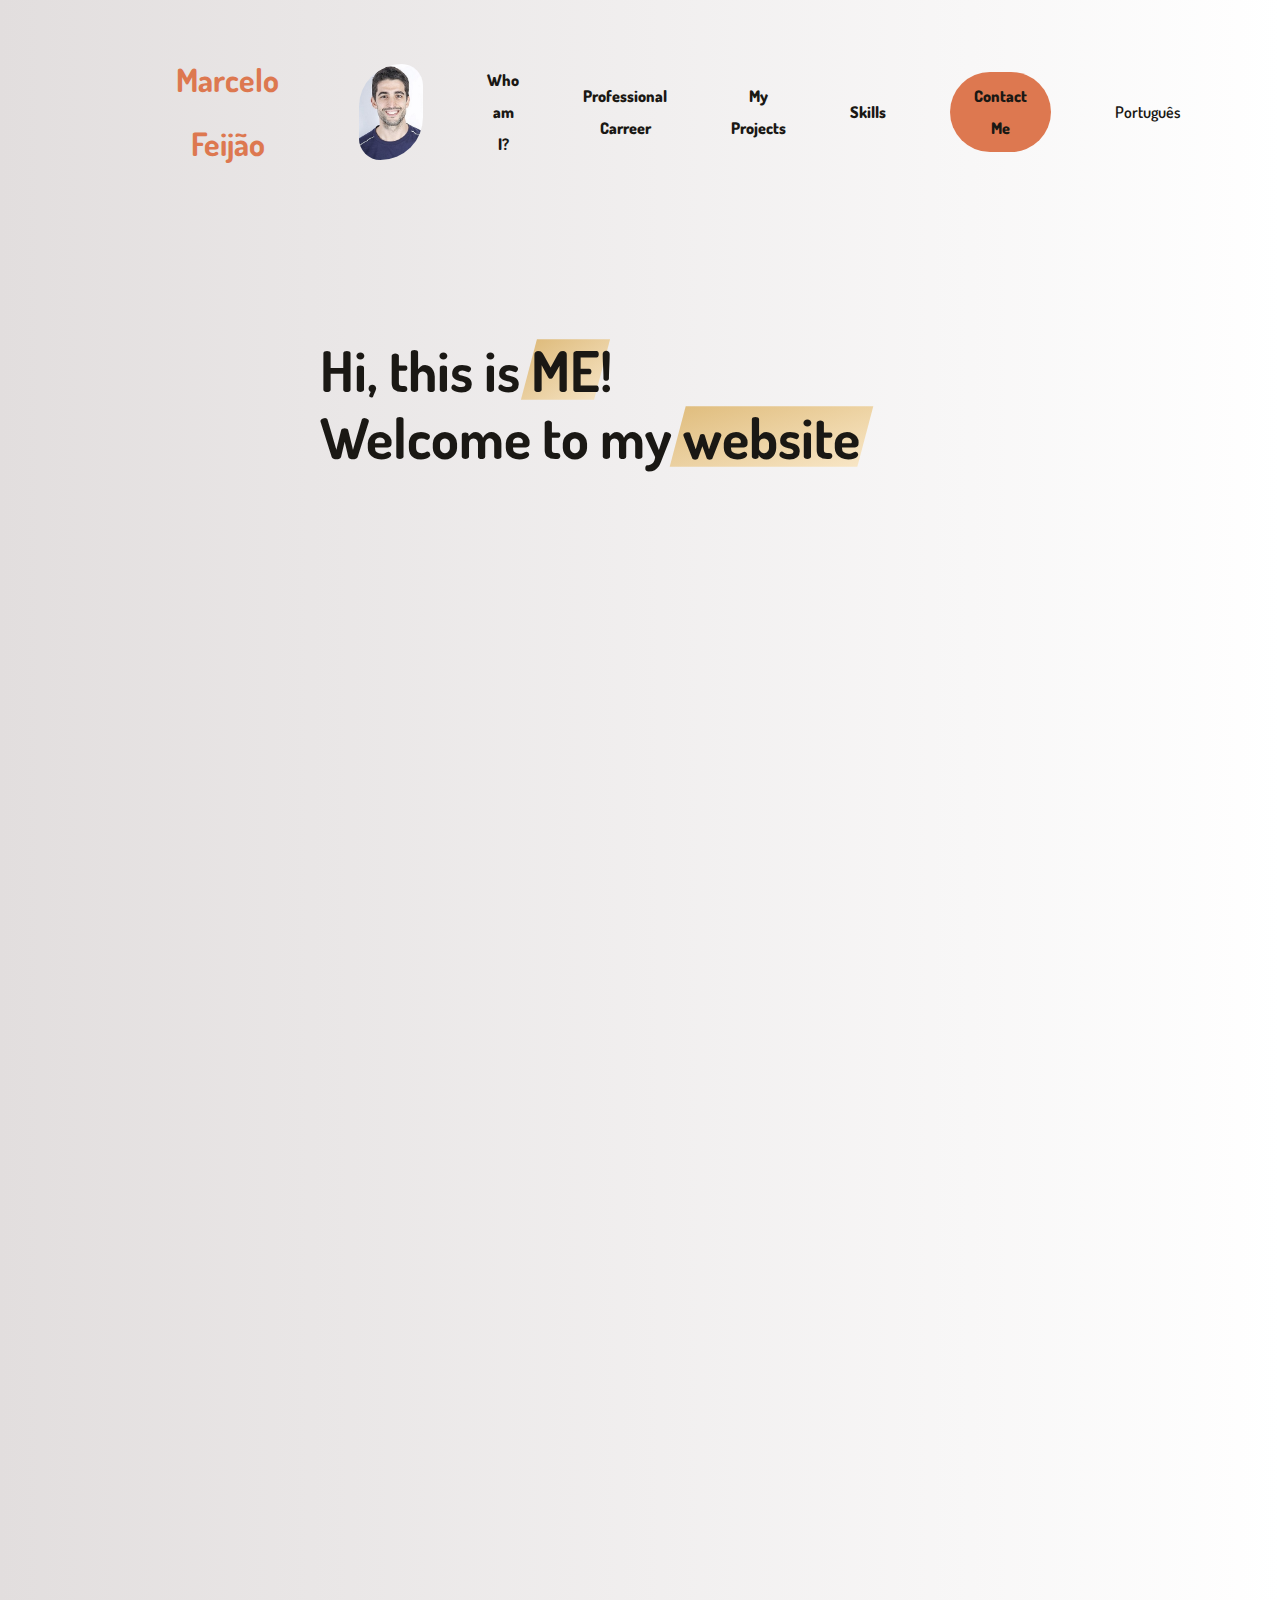
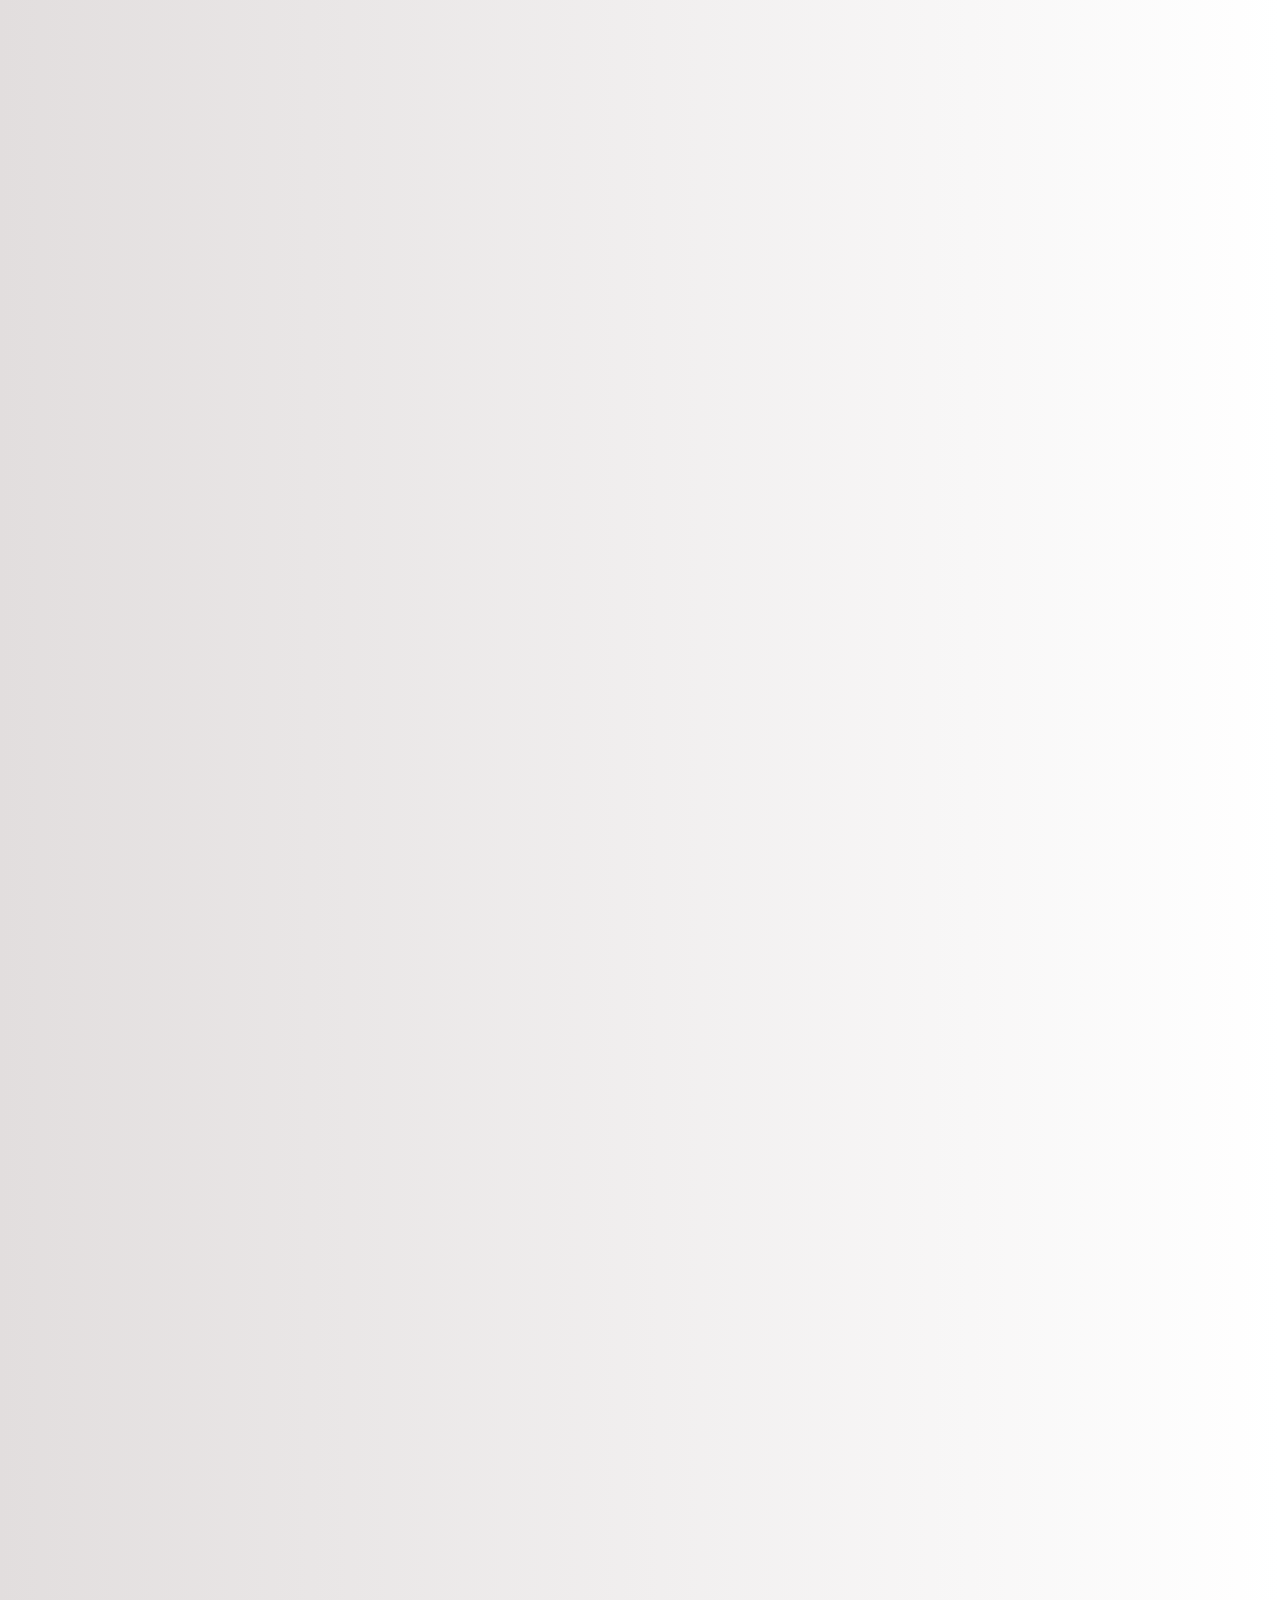
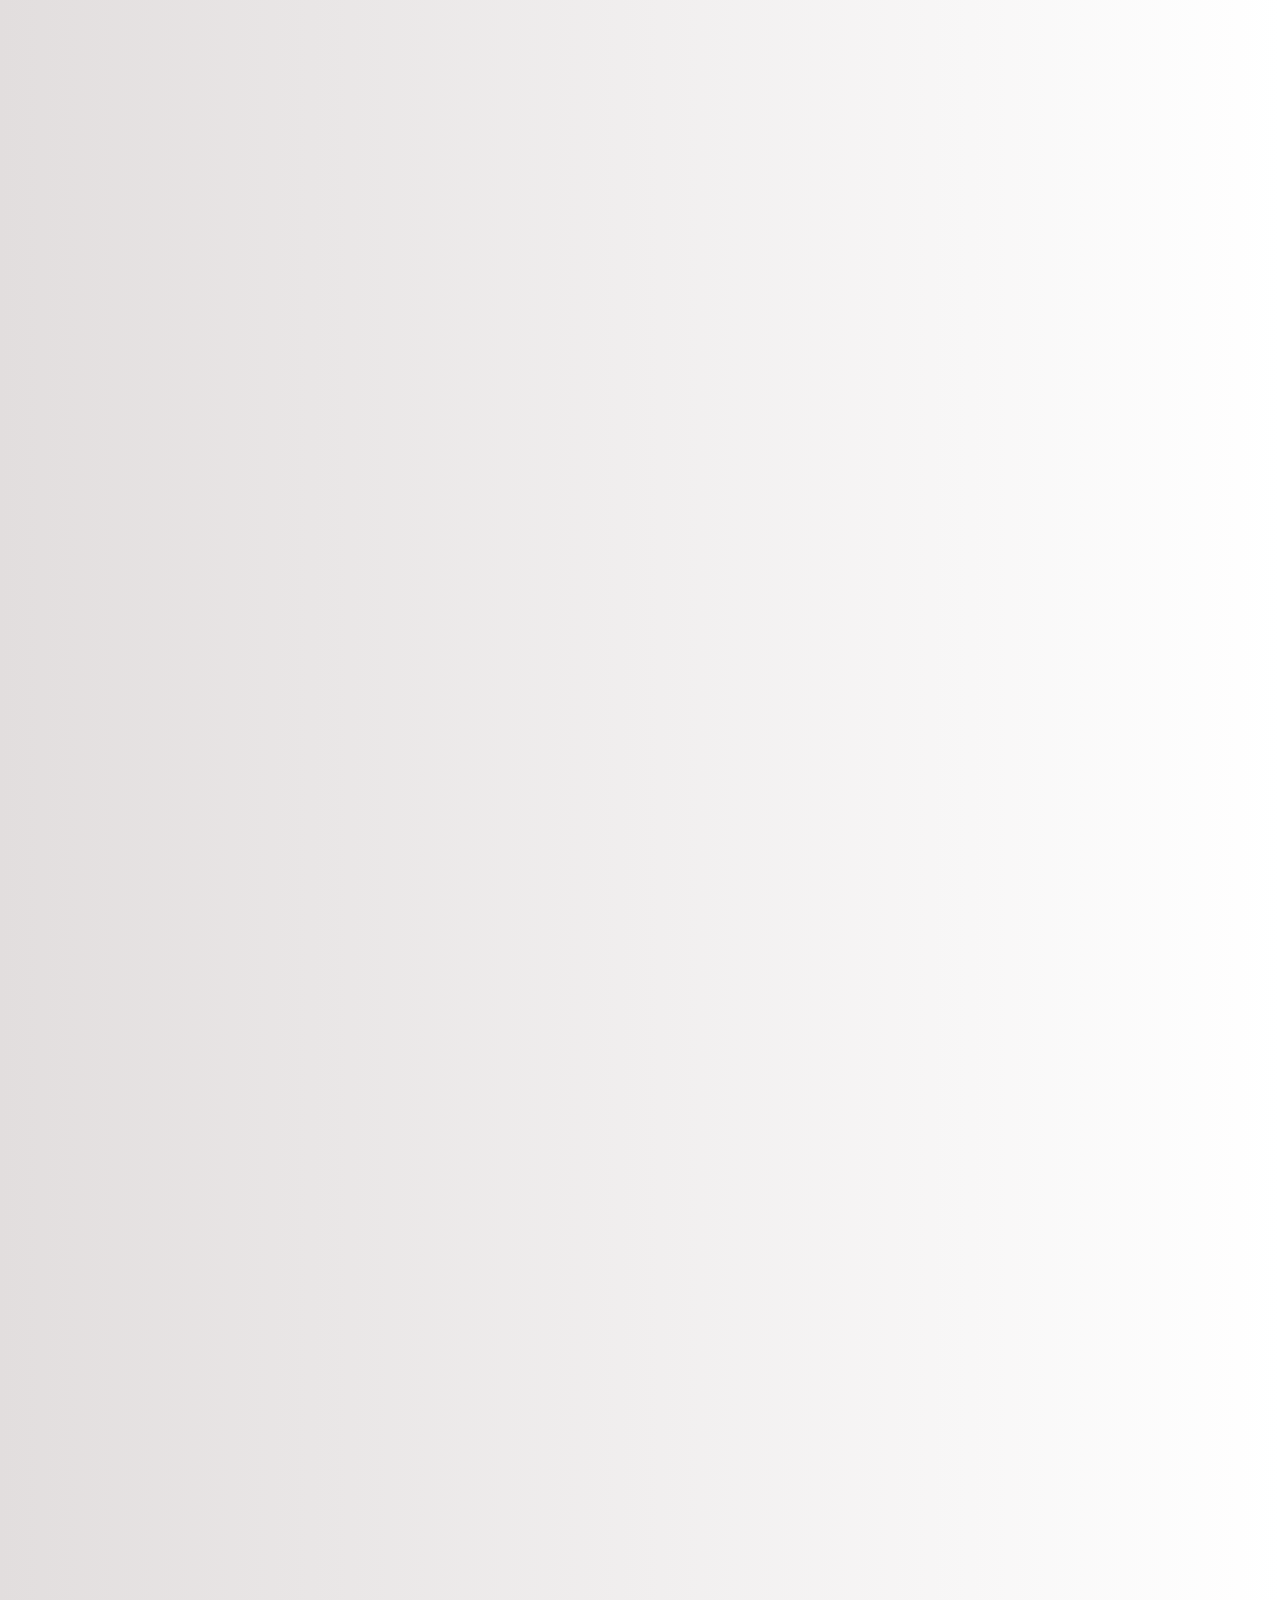
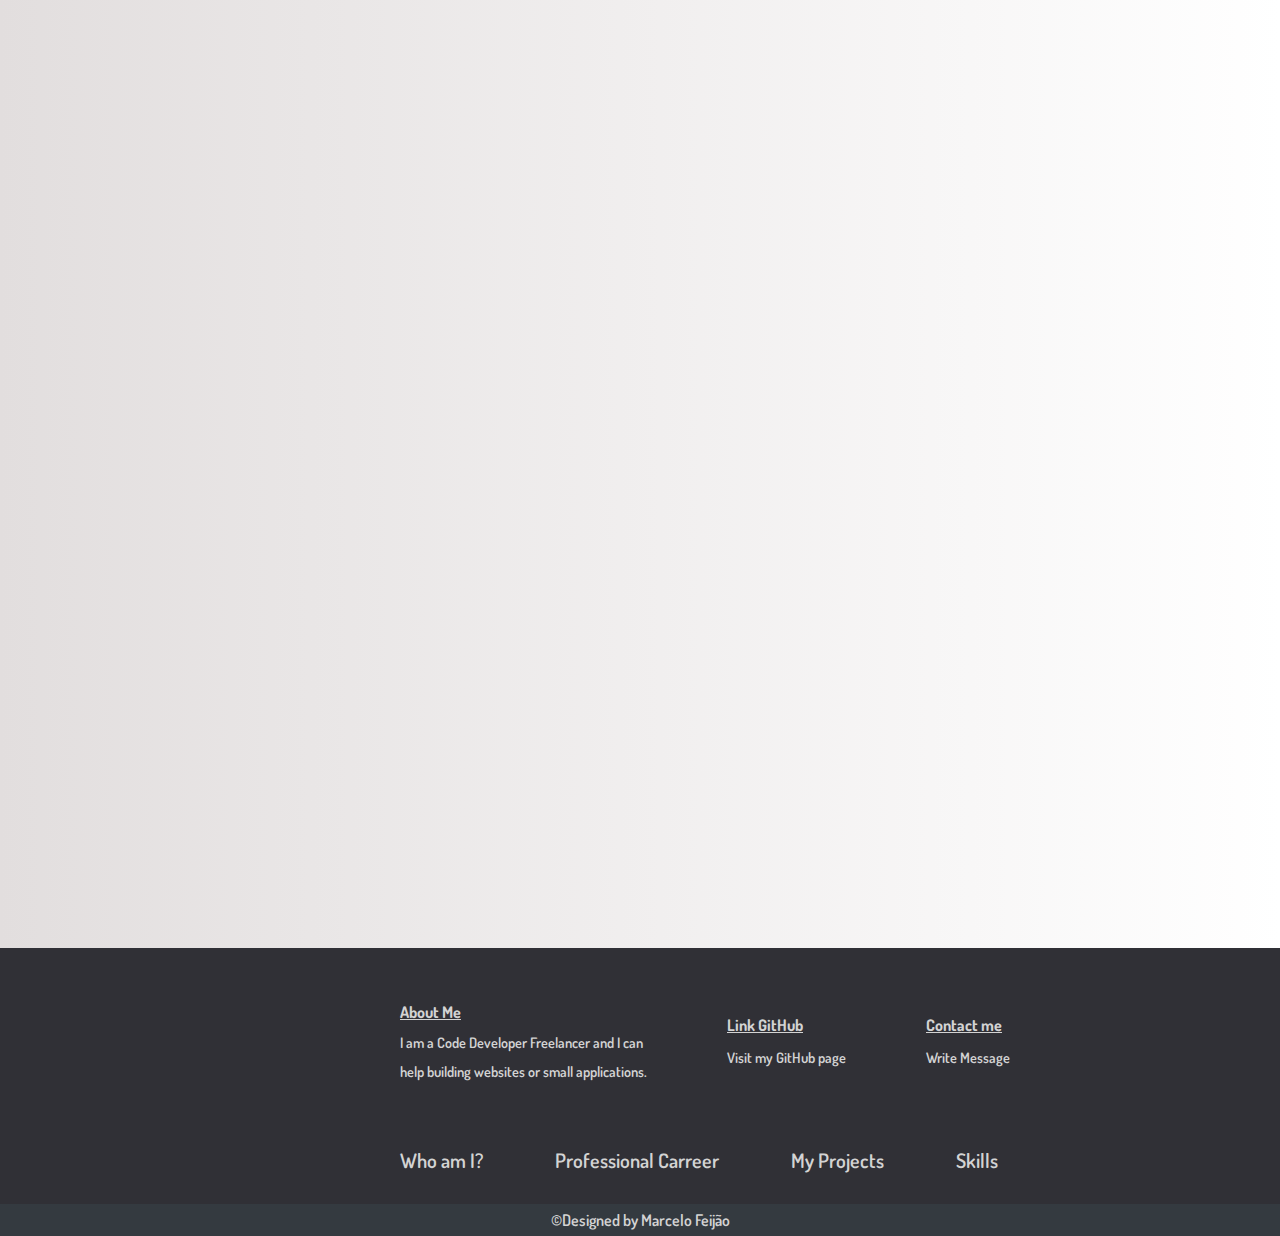
==== Pages/indexEn.html @ 11e8bc28 "English added" ====
<!DOCTYPE html>
<html>
  <head>
    <title>Marcelo Feijão</title>
    <meta charset="utf-8" />
    <meta name="viewport" content="width=device-width, initial-scale=1.0" />
    <link
      href="https://fonts.googleapis.com/css2?family=Dosis&display=swap"
      rel="stylesheet"
    />
    <link href="../style.css" rel="stylesheet" type="text/css" />
    <script defer src="../script.js"></script>
  </head>
  <body>
    <!--HEADER AND NAV ELEMENT-->
    <header id="header">
      <nav class="nav">
        <div class="div_nav" id="nav">
          <h3 class="name">Marcelo Feijão</h3>
          <img src="../Imagens/Foto.jpg" class="photo" alt="My small face" />
        </div>
        <ul class="nav_links">
          <li class="nav_list">
            <a class="nav_item" href="#section-2">Who am I?</a>
          </li>
          <li class="nav_list">
            <a class="nav_item" href="#section-3">Professional Carreer</a>
          </li>
          <li class="nav_list">
            <a class="nav_item" href="#section-4">My Projects</a>
          </li>
          <li class="nav_list">
            <a class="nav_item" href="#section-5">Skills</a>
          </li>
          <li class="nav_list">
            <a class="nav_item nav_item-btn" href="#">Contact Me</a>
          </li>
          <li class="nav_list">
            <a class="link_language" href="#">Português</a>
          </li>
        </ul>
        <a href="#" class="btn_ham">
          <span class="bar"></span>
          <span class="bar"></span>
          <span class="bar"></span>
        </a>
      </nav>
    </header>

    <main>
      <!--SECTION 1 TITLE-->
      <section class="section-1" id="section-1">
        <div class="div_section">
          <h1>
            Hi, this is <span class="highlight highlight">ME</span>!
            <br />
            Welcome to my
            <span class="highlight highlight">website</span>
          </h1>
        </div>
      </section>
      <!--SECTION 2 ME-->
      <section class="section" id="section-2">
        <div class="div_section">
          <h3>About me</h3>
          <article class="art_section-2">
            <p>
              My name is Marcelo Feijão born in the great 90's, sort of. I am a
              big fan of sports, music, cinema and videogames. I have a degree
              in Physical Education and School Sports and a Post-Graduation in
              Sports Marketing. <br />
              I have been working has a Fitness Instructor the majority of my
              professional carreer but that scenario has been changing the last
              couple of years. My passion for Code Development keeps growing for
              each month and working has a Code Developer becomes more a
              reality.
              <br />
              Lately my best friends been C# and Javascript. I am always ready
              and willing to learn new skills and tools as I practice everyday
              to improve my coding abilities.
            </p>
          </article>
        </div>
      </section>
      <!--SECTION 3 CARREER-->
      <section class="section" id="section-3">
        <div class="div_all_art">
          <h3>My professional Carreer</h3>
          <article class="art_section-3">
            <h4 class="">Code Developer</h4>
            <div class="div_articles">
              <img
                class="img_left img-lazy"
                src="../Imagens/LazyProgramming.jpg"
                data-src="../Imagens/Programming.jpg"
                alt="Code Developer"
              />
              <p>
                Since when I started learning code, by some courses and a lot of
                practise, I have been dedicating to become a freelancer Code
                Developer.What started with small projects, like changing web
                pages, developed to do my own website, to small applications,
                websites and videogames.
              </p>
            </div>
            <h4 class="">Salesman</h4>
            <div class="div_articles">
              <p>
                As a Personal Trainer or Fitness Instructor, sales was already a
                big part of my work. It was only until I was worked in suplement
                store and in a big retailer company, that I was a Salesman
                fulltime.
              </p>
              <img
                src="../Imagens/LazySales.jpg"
                data-src="../Imagens/Sales.jpg"
                alt="Sales"
                class="img_sales img-lazy"
              />
            </div>
            <h4 class="">Fitness Instructor</h4>
            <div class="div_articles">
              <img
                src="../Imagens/LazyFitness.jpg"
                data-src="../Imagens/Fitness.jpg"
                alt="Fitness"
                class="img_left img-lazy"
              />
              <p>
                While I was doing my degree, I got an internship in a big health
                club where I have worked for several years. This is how I
                started in the Fitness World and I worked around 6/7 years in
                this industry. The pandemic in 2020 was the main reason why I
                had to change my professional focus, although I was already
                thinking on it.
              </p>
            </div>
          </article>
        </div>
      </section>
      <!--SECTION 4 MY PROJECTS-->
      <section class="section" id="section-4">
        <article class="art_section-4">
          <div class="div_sec4">
            <div class="div_sec4_part1">
              <h3>My Projects</h3>
              <p>
                It was in 2019 that my passion for Code Development started to
                emerge has I was always a big fan of computers. So I have
                decided to take a .Net Developer course. While attending it, I
                soon realize this is what I wanted to do professionaly and since
                then I have been working hard to achieve it<br />
                I leave in the link bellow some of my projects, as well as some
                experiences, updated weekly!
              </p>
              <br />
              &#8681;&#8681;&#8681;
              <h5>
                <a
                  class="trans_hover-btn btn_git"
                  href="https://github.com/MarceloBean13/Projects"
                  target="_blank"
                  >GITHUB LINK</a
                >
              </h5>
            </div>
            <div class="div_sec4_part2">
              <h4>Another big passion</h4>
              <p>
                Again because of the pandemic, I had to get a new hobbie and so
                my new passion for 3D modelling appeared. After some research
                Blender was the program that I chose to learn and never stopped
                since, and is completly FREE!<br />
                Bellow is a slide with some of my favorite projects.
              </p>
              <div class="div_slider">
                <div class="div_slide slider-1">
                  <img
                    class="img_well img-lazy"
                    alt="Well"
                    src="../Imagens/LazyPoço.png"
                    data-src="../Imagens/Poço.png"
                  />
                </div>
                <div class="div_slide slider-2">
                  <img
                    class="img_tree"
                    alt="Tree"
                    src="../Imagens/GreenTree.png"
                  />
                </div>
                <div class="div_slide slider-3">
                  <img
                    class="img_well"
                    alt="Red Crystal"
                    src="../Imagens/Crystal.gif"
                  />
                </div>
                <div class="div_slide slider-4">
                  <img
                    class="img_well"
                    alt="Low Poly Human"
                    src="../Imagens/HumanSmall.png"
                  />
                </div>
                <div class="div_slide slider-5">
                  <img class="img_well" alt="Axe" src="../Imagens/Axe.png" />
                </div>
                <button class="btn_slider btn_left">&#8678;</button>
                <button class="btn_slider btn_right">&#8680;</button>
              </div>
            </div>
          </div>
        </article>
      </section>
      <!--SECTION 5 PROJECTS AND SKILLS-->
      <section class="section" id="section-5">
        <div class="div_section">
          <h3>Skills</h3>
          <p>
            The languages that I work the most are C# and Javascript. <br />
            C# I mainly use to create windows forms applications and games in
            Unity.Javascript I use to create interactive websites, like this
            one! =)
            <br />
          </p>
          <div div_ferr>
            <h4>Languages</h4>
            <div class="div_ferr_img">
              <img
                class="img_general img-lazy"
                src="../Imagens/LazyCsharp.png"
                data-src="../Imagens/Csharp.png"
                alt="C# Logo"
              />
              <img class="img_general" src="../Imagens/JS.png" alt="JS Logo" />
            </div>
            <h4 class="ferr_img">Other tools</h4>
            <div class="div_ferr_img">
              <img
                class="img_general img-lazy"
                src="../Imagens/LazyHTML.png"
                data-src="../Imagens/HTML.png"
                alt="HTML Logo"
              />
              <img class="img_css" src="../Imagens/CSS3.png" alt="CSS Logo" />
              <img
                class="img_blender img-lazy"
                src="../Imagens/LazyExcel.png"
                data-src="../Imagens/Excel.png"
                alt="Excel Logo"
              />
            </div>
            <div class="div_ferr_img">
              <img
                class="img_blender img-lazy"
                src="../Imagens/LazyBlender.png"
                data-src="../Imagens/Blender.png"
                alt="Blender Logo"
              />
              <img
                class="img_blender"
                src="../Imagens/Unity.png"
                alt="Unity Logo"
              />
              <img
                class="img-lazy img_vim"
                src="../Imagens/LazyVim.png"
                data-src="../Imagens/Vim.png"
                alt="Vim Logo"
              />
            </div>
            <h4 class="ferr_img">A bit outdated but I have worked as well</h4>
            <p>
              While in 42 Lisboa school I learned to work in C and in Sequel
              Server Studio (SSMS) I used in applications where data storage was
              needed like a recepies website and a small application for a
              clothes shop.
            </p>
            <div class="div_ferr_img">
              <img class="img_c" src="../Imagens/C.png" alt="C Logo" />
              <img
                class="img_sql img-lazy"
                src="../Imagens/LazySql.png"
                data-src="../Imagens/Sql.png"
                alt="SQL Logo"
              />
            </div>
          </div>
        </div>
      </section>
    </main>
    <!--FOOTER ELEMENT-->
    <footer>
      <section class="section_footer" id="#section-6">
        <div class="div_footer-section">
          <div class="div_footer">
            <h6><u>About Me</u></h6>
            <p class="p_footer">
              I am a Code Developer Freelancer and I can <br />
              help building websites or small applications.
            </p>
          </div>
          <div class="div_footer">
            <h6><u>Link GitHub</u></h6>
            <a class="a_footer" href="https://github.com/MarceloBean13/Projects"
              >Visit my GitHub page</a
            >
          </div>
          <div class="div_footer">
            <h6><u>Contact me</u></h6>
            <a class="a_footer a_open-modal" href="#section-6">Write Message</a>
          </div>
        </div>
        <div class="div_list-footer">
          <ul class="ul_footer">
            <li class="li_footer">
              <a class="a_footer-link" href="#section-2">Who am I?</a>
            </li>
            <li class="li_footer">
              <a class="a_footer-link" href="#section-3"
                >Professional Carreer</a
              >
            </li>
            <li class="li_footer">
              <a class="a_footer-link" href="#section-4">My Projects</a>
            </li>
            <li class="li_footer">
              <a class="a_footer-link" href="#section-5">Skills</a>
            </li>
          </ul>
        </div>
        <a class="btn_footer" href="#header">&#x21e7;</a>
        <div class="div_footer_bottom">&copy;Designed by Marcelo Feijão</div>
      </section>
    </footer>
    <div class="modal hidden">
      <button class="btn_close-modal">&times;</button>
      <h3 class="modal_title">Tell me how can I help!</h3>
      <form
        class="modal_form"
        onsubmit="return emailSent()"
        action="https://formsubmit.co/citizenmarcelo@gmail.com"
        method="POST"
      >
        <input type="hidden" name="_subject" value="New Website Email" />
        <label>Name</label>
        <input
          type="text"
          name="Name"
          id="name"
          placeholder="Write your name"
          required
        />
        <label>E-Mail</label>
        <input
          type="email"
          name="Email"
          id="email"
          placeholder="Write your e-mail"
          required
        /><label class="label_mes">Message</label>
        <textarea
          class="modal_mes"
          id="message"
          name="Message"
          placeholder="Write your Message"
          required
        ></textarea>
        <button class="btn_send-modal">Send &rarr;</button>
      </form>
    </div>
    <div class="overlay hidden"></div>
  </body>
</html>
---- style.css ----
/*!Creating some varibles to be easier changin colors*/
:root {
  --primary_color: #dd7850;
  --secondary_color: #d6b9ad;
  --terciary_color: #c4d8e4;
  --darker_primary_color: #c26b49;
  --gradient_primary: linear-gradient(to bottom right, #fde889, #6d703d);
  --gradient_secondary: linear-gradient(
    to top left,
    rgb(250, 215, 150),
    rgb(207, 140, 14)
  );
}
/*!ANIMATIONS*/
/* @keyframes movetoright {
  from {
    transform: scale(1.5, 1.5);
    color: white;
  }
  to {
    transform: scale(1, 1);
    color: inherit;
  }
}

.anim_h4 {
  animation-name: movetoright;
  animation-duration: 2s;
} */
/*!All the main elements*/
* {
  margin: 0;
  padding: 0;
  box-sizing: inherit;
}
html {
  box-sizing: border-box;
  height: 100%;
}
body {
  height: 100%;
  font-family: "Dosis", sans-serif;
  font-weight: 600;
  line-height: 2;
  color: rgb(26, 24, 20);
  background-image: linear-gradient(
    to right,
    rgb(226, 222, 222),
    rgb(255, 255, 255)
  );
}
main {
  min-height: 100%;
}

h1 {
  font-size: 3.5rem;
  line-height: 4.2rem;
}
h3 {
  font-size: 2rem;
  padding: 3rem;
  text-align: center;
  align-content: center;
}
h4 {
  font-size: 1.5rem;
  text-align: center;
  padding: 2rem;
}
h4.ferr_img {
  border-top: 2px solid;
  border-radius: 20%;
}
h5 {
  font-size: 1rem;
  padding: 0 23rem;
}
h6 {
  font-size: 1rem;
}

p {
  font-size: 1.15rem;
}
.p_footer {
  font-size: 0.9rem;
}
/*!HEADER*/
header {
  height: 9rem;
  padding: 0 2rem;
  display: flex;
  flex-direction: column;
  align-items: center;
}
.highlight {
  position: relative;
}
.highlight::after {
  display: block;
  content: "";
  position: absolute;
  height: 100%;
  width: 100%;
  bottom: 0;
  left: 0;
  z-index: -1;
  opacity: 0.5;
  transform: scale(1.06, 0.85) skewX(-12deg);
  background-image: var(--gradient_secondary);
}
/*!LINKS*/
.git_link:link,
.git_link:visited {
  text-decoration: none;
  color: inherit;
}
.a_footer {
  font-size: 0.9rem;
  text-decoration: none;
  color: inherit;
}

.a_footer:link,
.a_footer:visited {
  text-decoration: none;
  color: inherit;
  font-size: 0.9rem;
}
.a_footer:hover {
  text-decoration: none;
  color: var(--primary_color);
}

/*!LISTS*/
.ul_footer {
  display: flex;
  gap: 4.5rem;
  font-size: 1.25rem;
  text-decoration: none;
  color: inherit;
  list-style: none;
}
.a_footer-link:link,
.a_footer-link:visited {
  text-decoration: none;
  color: inherit;
}

.a_footer-link:hover {
  color: var(--primary_color);
}
/*!NAVIGATION ELEMENTS*/
.nav {
  display: flex;
  justify-content: space-between;
  align-items: center;
  width: 100%;
  padding: 0 6rem;
}
.nav.sticky {
  width: 100%;
  position: fixed;
  background-color: rgb(255, 255, 255, 0.85);
}
.div_nav {
  align-items: center;
  align-content: center;
  display: flex;
  gap: 2rem;
}
.name {
  color: var(--primary_color);
}
.photo {
  border-radius: 400rem 200rem;
  height: 6rem;
}
.nav_links {
  list-style: none;
  display: flex;
  align-items: center;
}

.nav_list {
  padding-left: 4rem;
}
.nav_item {
  text-align: center;
}
.nav_item:link,
.nav_item:visited {
  font-weight: 900;
  color: inherit;
  display: block;
  text-decoration: none;
  transition: all 0.5s;
}
.nav_item:hover {
  transform: scale(1.2, 1.2);
  color: var(--primary_color);
}

.nav_item-btn:link,
.nav_item-btn:visited {
  text-decoration: none;
  padding: 0.5rem 1.5rem;
  border-radius: 3rem;
  color: inherit;
  background-color: var(--primary_color);
}

.nav_item-btn:hover,
.nav_item-btn:active {
  color: rgb(252, 193, 85);
  background-color: var(--darker_primary_color);
}

.nav.sticky {
  position: fixed;
  background-color: rgba(255, 255, 255, 0.95);
  z-index: 1;
  height: 7rem;
}

.link_language {
  cursor: pointer;
  text-decoration: none;
  color: inherit;
}
/*! BUTTONS*/
.btn_ham {
  position: absolute;
  width: 30px;
  height: 21px;
  right: 2rem;
  flex-direction: column;
  justify-content: space-between;
  display: none;
}
.bar {
  background-color: rgb(63, 62, 62);
  width: 100%;
  height: 4px;
  border-radius: 20px;
}
.btn_slider {
  position: absolute;
  top: 50%;
  border: none;
  background: rgba(255, 255, 255, 0.01);
  color: #333;
  height: 3rem;
  width: 3rem;
  font-size: 3rem;
  cursor: pointer;
}
.btn_slider:hover {
  color: var(--primary_color);
}
.btn_left {
  left: 25%;
  transform: translate(-50%, -50%);
}
.btn_right {
  right: 25%;
  transform: translate(50%, -50%);
}
.btn_footer {
  position: relative;
  left: 78rem;
  top: -3.5rem;
  color: rgb(192, 189, 189);
  font-size: 4rem;
  cursor: pointer;
  text-decoration: none;
  /* padding: 0rem 5rem 5rem 10rem; */
}

.btn_footer:hover {
  color: var(--primary_color);
  transform: scale(1.2, 1.2);
}

.btn_git:link,
.btn_git:visited {
  text-decoration: none;
  padding: 0.5rem 1.5rem;
  border-radius: 3rem;
  color: inherit;
  background-color: var(--primary_color);
  transition: all 0.5s;
}
.btn_git:hover,
.btn_hover:active {
  color: rgb(252, 193, 85);
  background-color: var(--darker_primary_color);
}
/*! SECTIONS */
.section {
  padding: 4rem 15rem;
  text-align: center;
  border-top: 2px solid;
  transition: transform 1s, opacity 1s;
}

.section-1 {
  padding: 12rem 20rem;
  height: 38.7rem;
}
/* .section-1::before {
  content: "";
  position: absolute;
  background-image: url(Imagens/Site.jpg);
  background-attachment: fixed;
  background-size: cover;
  opacity: 0.3;
  top: 9rem;
  bottom: 0px;
  left: 0px;
  right: 0px; */
/* } */
.section_hidden {
  opacity: 0;
  transform: translateY(10rem);
}

.section_footer {
  display: flex;
  justify-content: space-between;
  padding: 5rem;
  background: #303036;
  color: #d3d3d3;
  position: relative;
}
/*!IMAGES*/
.img_left {
  height: 12rem;
  border-radius: 200rem 150rem;
}

.img_sales {
  height: 12rem;
  border-radius: 150rem 200rem;
}
.img-lazy {
  filter: blur(5px);
  height: 12rem;
}
.img_tree {
  height: 300px;
}
.img_hidden {
  opacity: 0;
}
.img_general {
  height: 12rem;
}
.img_css {
  height: 10.4rem;
}
.img_blender {
  height: 8rem;
}
.img_sql {
  height: 7rem;
}
/*!DIVS*/
.div_articles {
  display: flex;
  gap: 2rem;
  justify-content: space-between;
  align-items: center;
}
.div_slider {
  position: relative;
  max-width: 100rem;
  margin: 0 auto;
  height: 25rem;
  margin: 0 auto;
  overflow: hidden;
}
.div_slide {
  position: absolute;
  top: 0;
  width: 100%;
  height: 20rem;
  display: flex;
  align-items: center;
  justify-content: center;
  transition: transform 1s;
}
.div_ferr_img {
  padding: 3rem;
  display: flex;
  gap: 3rem;
  position: relative;
  align-items: center;
  justify-content: center;
}
.div_footer-section {
  display: flex;
  position: absolute;
  top: 2rem;
  left: 25rem;
  align-items: center;
  justify-content: center;
  gap: 5rem;
}
.div_footer {
  position: flex;
  float: right;
  justify-content: center;
  padding-top: 1rem;
}
.div_footer_bottom {
  background: #343a40;
  height: 2rem;
  width: 100%;
  text-align: center;
  position: absolute;
  left: 0rem;
  bottom: 0rem;
}
.div_list-footer {
  position: absolute;
  top: 12rem;
  left: 25rem;
}
/*! MODAL WINDOW*/
.modal {
  position: fixed;
  top: 50%;
  left: 50%;
  transform: translate(-50%, -50%);
  /* max-width: 60rem; */
  background: #f3f3f3;
  padding: 2rem 6rem;
  box-shadow: 0 6rem 10rem rgb(0, 0, 0, 0.4);
  z-index: 100;
  transition: all 0.4s;
  border-radius: 20%;
}

.overlay {
  position: fixed;
  top: 0;
  left: 0;
  width: 100%;
  height: 100%;
  backdrop-filter: blur(3px);
  background: rgb(52, 58, 64, 0.5);
  z-index: 50;
  transition: all 0.5s;
}
.modal_form {
  display: grid;
  align-items: center;
  margin: 5 5rem;
  grid-template-columns: 1fr 4fr;
  gap: 1.5rem;
}
.modal_form label {
  font-size: 1.2rem;
}

.modal_title {
  color: var(--primary_color);
}
.modal input {
  width: 20rem;
}
.label_mes {
  position: relative;
  bottom: 4.2rem;
}
.modal_form input {
  font-family: inherit;
  font-size: 1.2rem;
  border: 1px solid rgb(139, 131, 131);
  margin-top: 2px;
  height: 2rem;
}
.modal_mes {
  height: 10rem;
  width: 20rem;
  resize: none;
  font-family: inherit;
  font-size: 1.2rem;
  border: 1px solid rgb(139, 131, 131);
}
.btn_send-modal {
  grid-column: 1 / span 2;
  align-items: center;
  height: 2.5rem;
  font-size: 1.5rem;
  font-family: inherit;
}
.btn_send-modal:hover {
  transition: all 0.5s;
  color: rgb(252, 193, 85);
  background-color: var(--darker_primary_color);
}
.btn_close-modal {
  position: absolute;
  font-family: inherit;
  font-size: 3.5rem;
  color: var(--darker_primary_color);
  right: 2rem;
  border: none;
  background: none;
  cursor: pointer;
}

.btn_close-modal:hover {
  transition: all 0.5s;
  transform: rotateY(180deg);
}
.hidden {
  visibility: hidden;
  opacity: 0;
}

@media (max-width: 1000px) {
  /*!NAV*/
  .nav,
  .sticky {
    padding: 0;
    height: 5rem;
  }
  .photo {
    height: 5rem;
  }
  .name {
    font-size: 1.4rem;
  }
  .nav_links.active {
    display: flex;
  }
  .nav_list {
    font-size: 0.5rem;
    padding: 0.5rem;
    text-align: center;
  }
  .nav {
    padding: 0rem, 0.1rem;
  }
  .nav_links {
    text-align: center;
    display: none;
    flex-direction: row;
    width: 100%;
    position: absolute;
    top: 6rem;
    left: 0.001rem;
    background-color: rgb(255, 255, 255, 0.85);
  }
  /*!IMAGES*/
  .img_left,
  .img_sales {
    height: 8rem;
  }

  .img_well,
  .img_tree {
    height: 10rem;
  }
  .img-lazy,
  .img_css,
  .img_general,
  .img_sql,
  .img_c {
    height: 5rem;
  }
  .img_blender,
  .img_sql,
  .img_vim {
    height: 3rem;
  }
  /*!SECTIONS*/
  .section-1 {
    padding: 3rem 5rem;
  }
  .section {
    display: block;
    padding: 2rem 1rem;
    font-size: 0.7rem;
  }
  .section_footer {
    padding: 1rem 2rem 5rem;
  }
  .div_footer-section {
    display: grid;
    gap: 1rem;
  }
  /*!BUTTONS*/
  .btn_ham {
    display: flex;
  }
  .btn_footer {
    display: none;
  }

  /*!DIVS*/
  .div_nav {
    gap: 0;
  }
  .div_footer-section {
    position: inherit;
    left: 0%;
  }
  .div_ferr_img {
    display: grid;
    grid-template-columns: auto auto auto;
    grid-gap: 1rem;
    grid-column: 1;
  }
  .div_articles {
    display: grid;
    justify-items: center;
  }

  /*!LISTS*/
  .ul_footer {
    display: none;
  }
  h5 {
    padding: 0;
  }

  /*!MODAL*/
  .modal {
    height: 500px;
    width: 320px;
    padding: 1.5rem;
  }
  .modal h3 {
    font-size: 1.5em;
    padding: 0;
  }
  .modal label {
    font-size: 1rem;
  }
  .modal input,
  .modal textarea {
    font-size: 1rem;
    width: 140px;
  }
  .btn_close-modal {
    right: 1rem;
  }
}
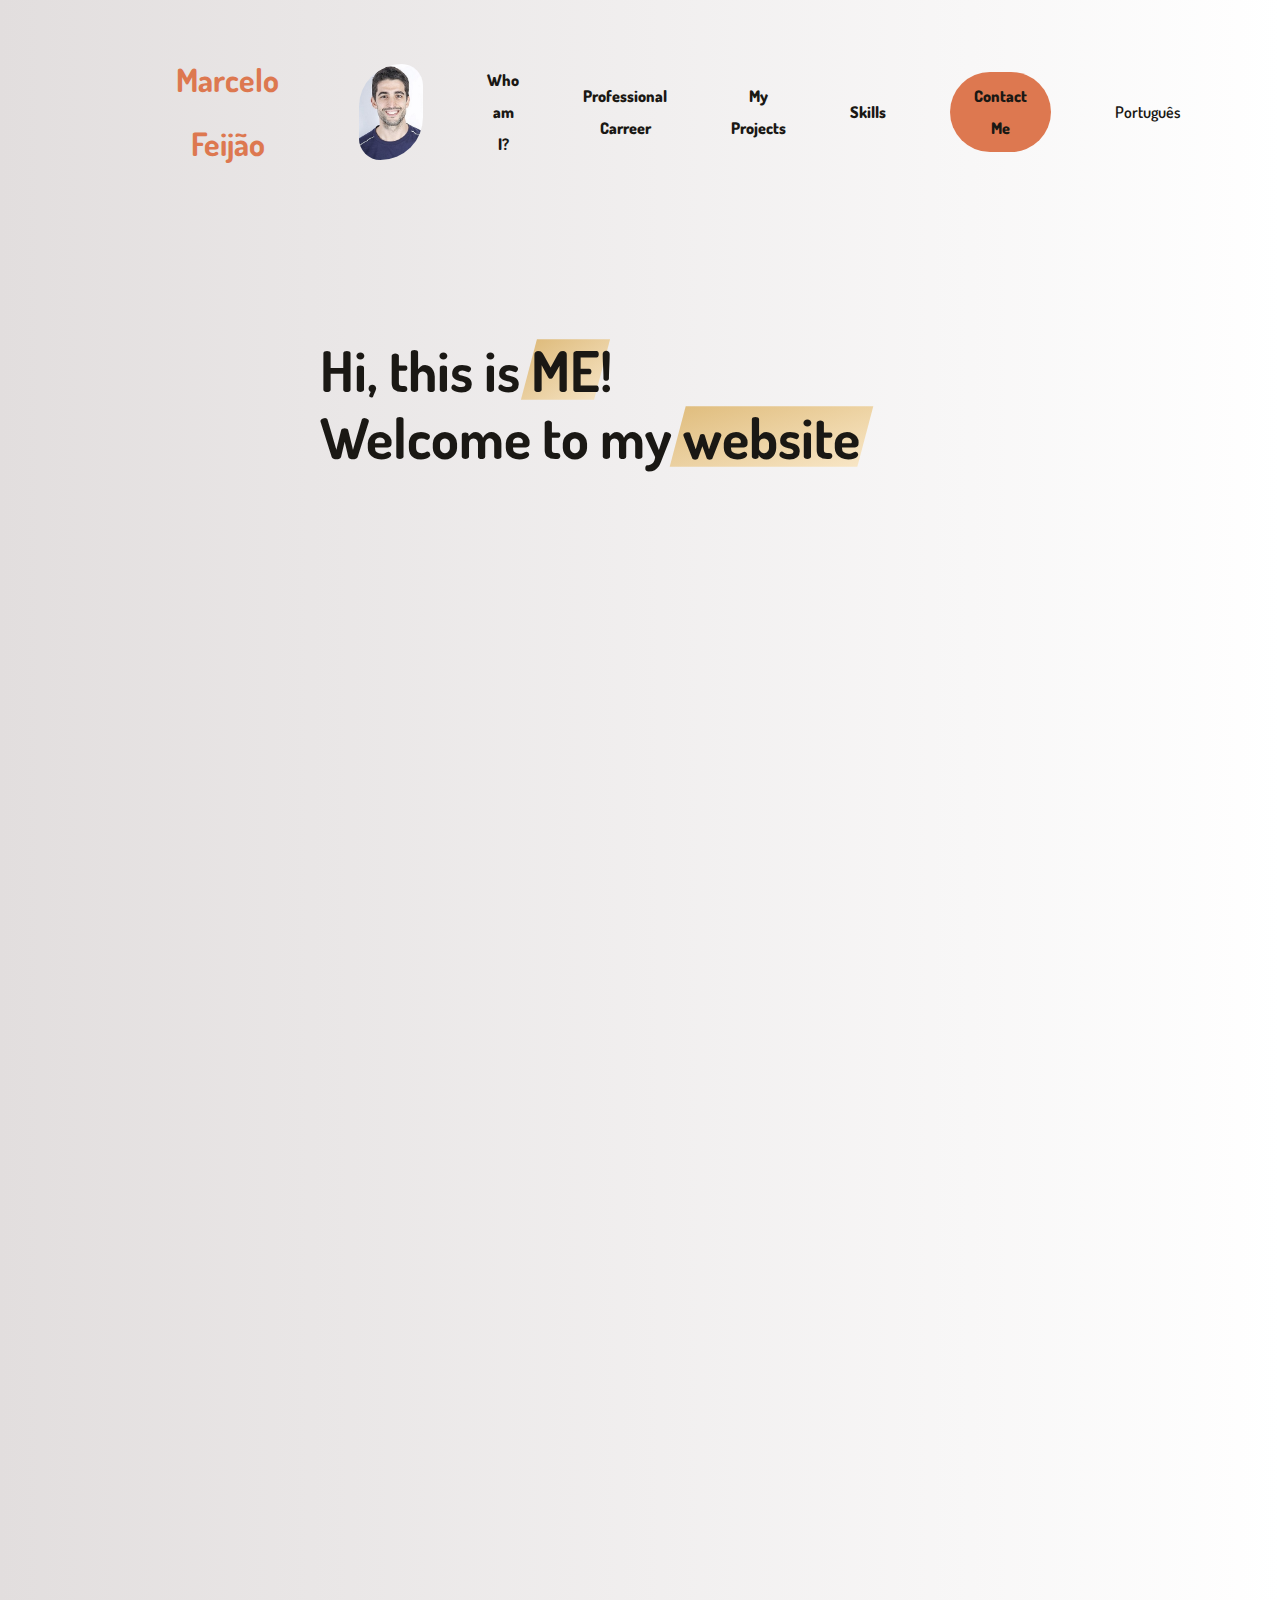
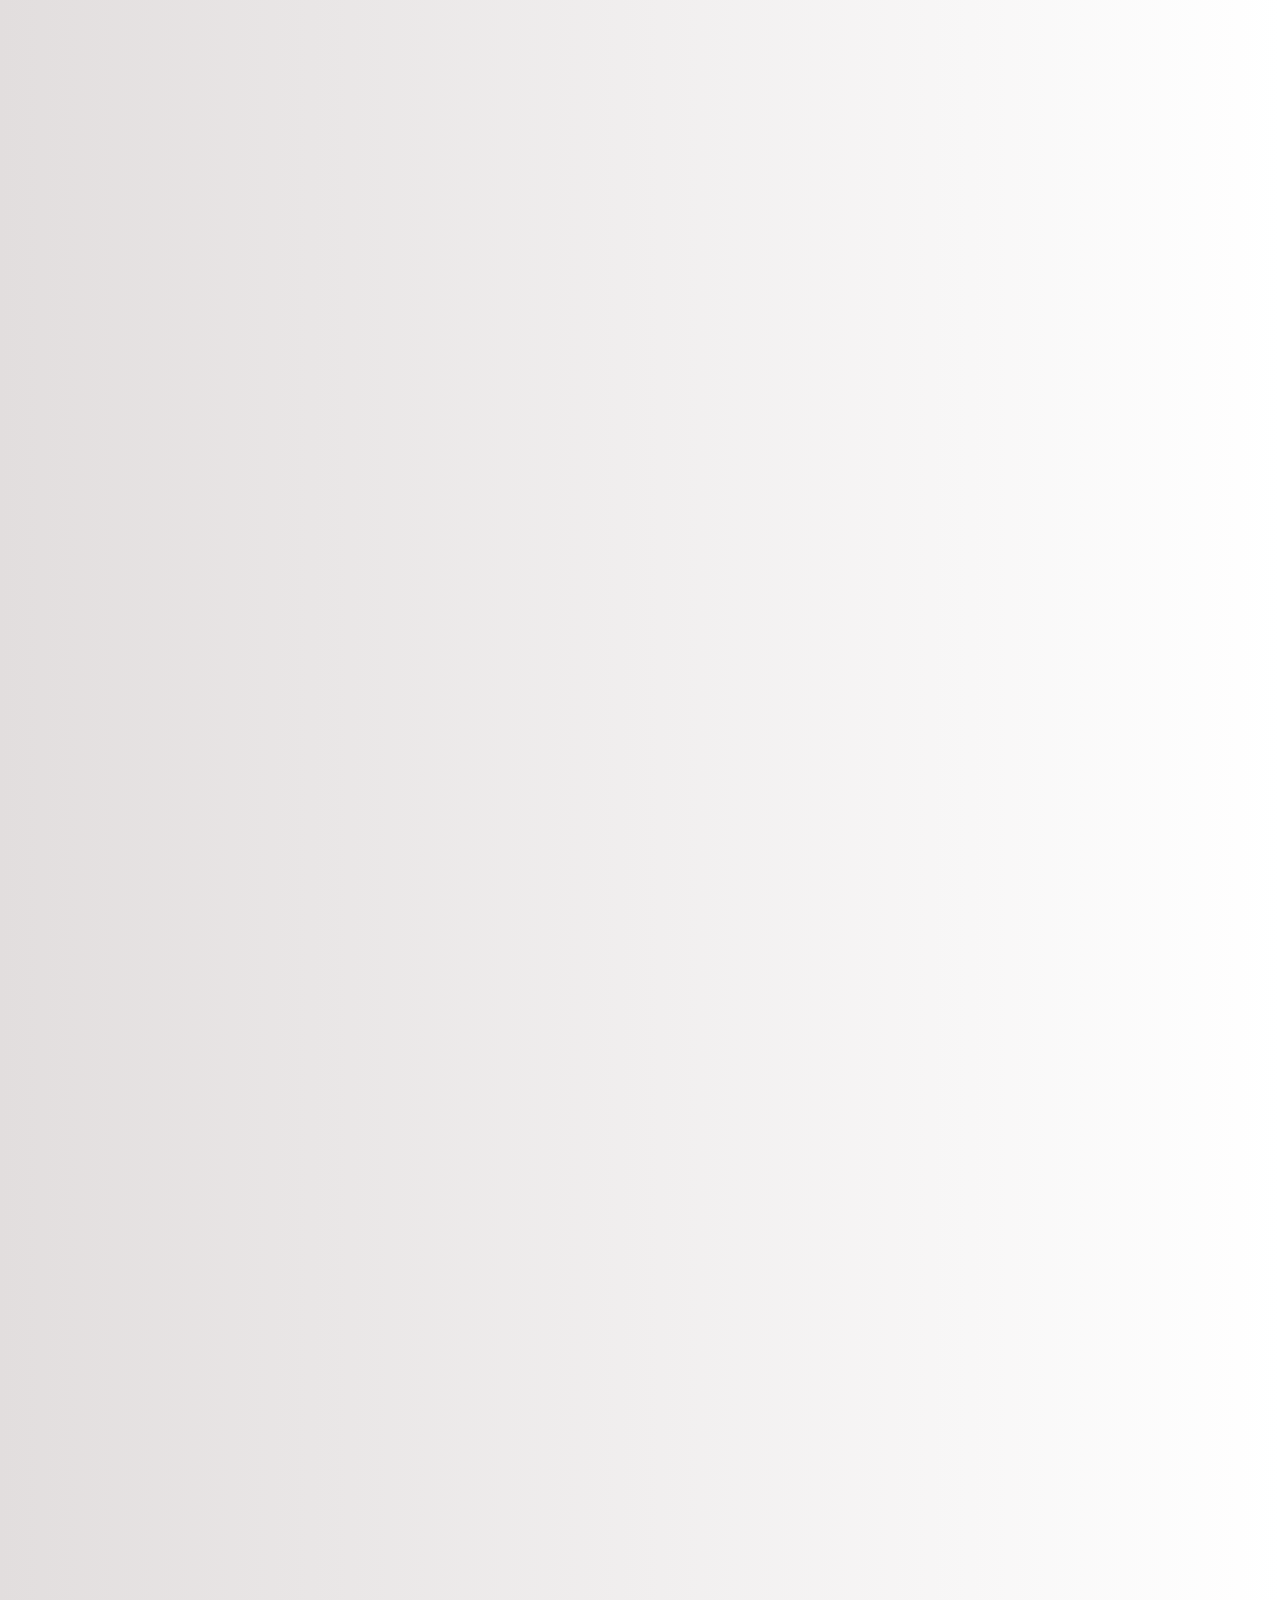
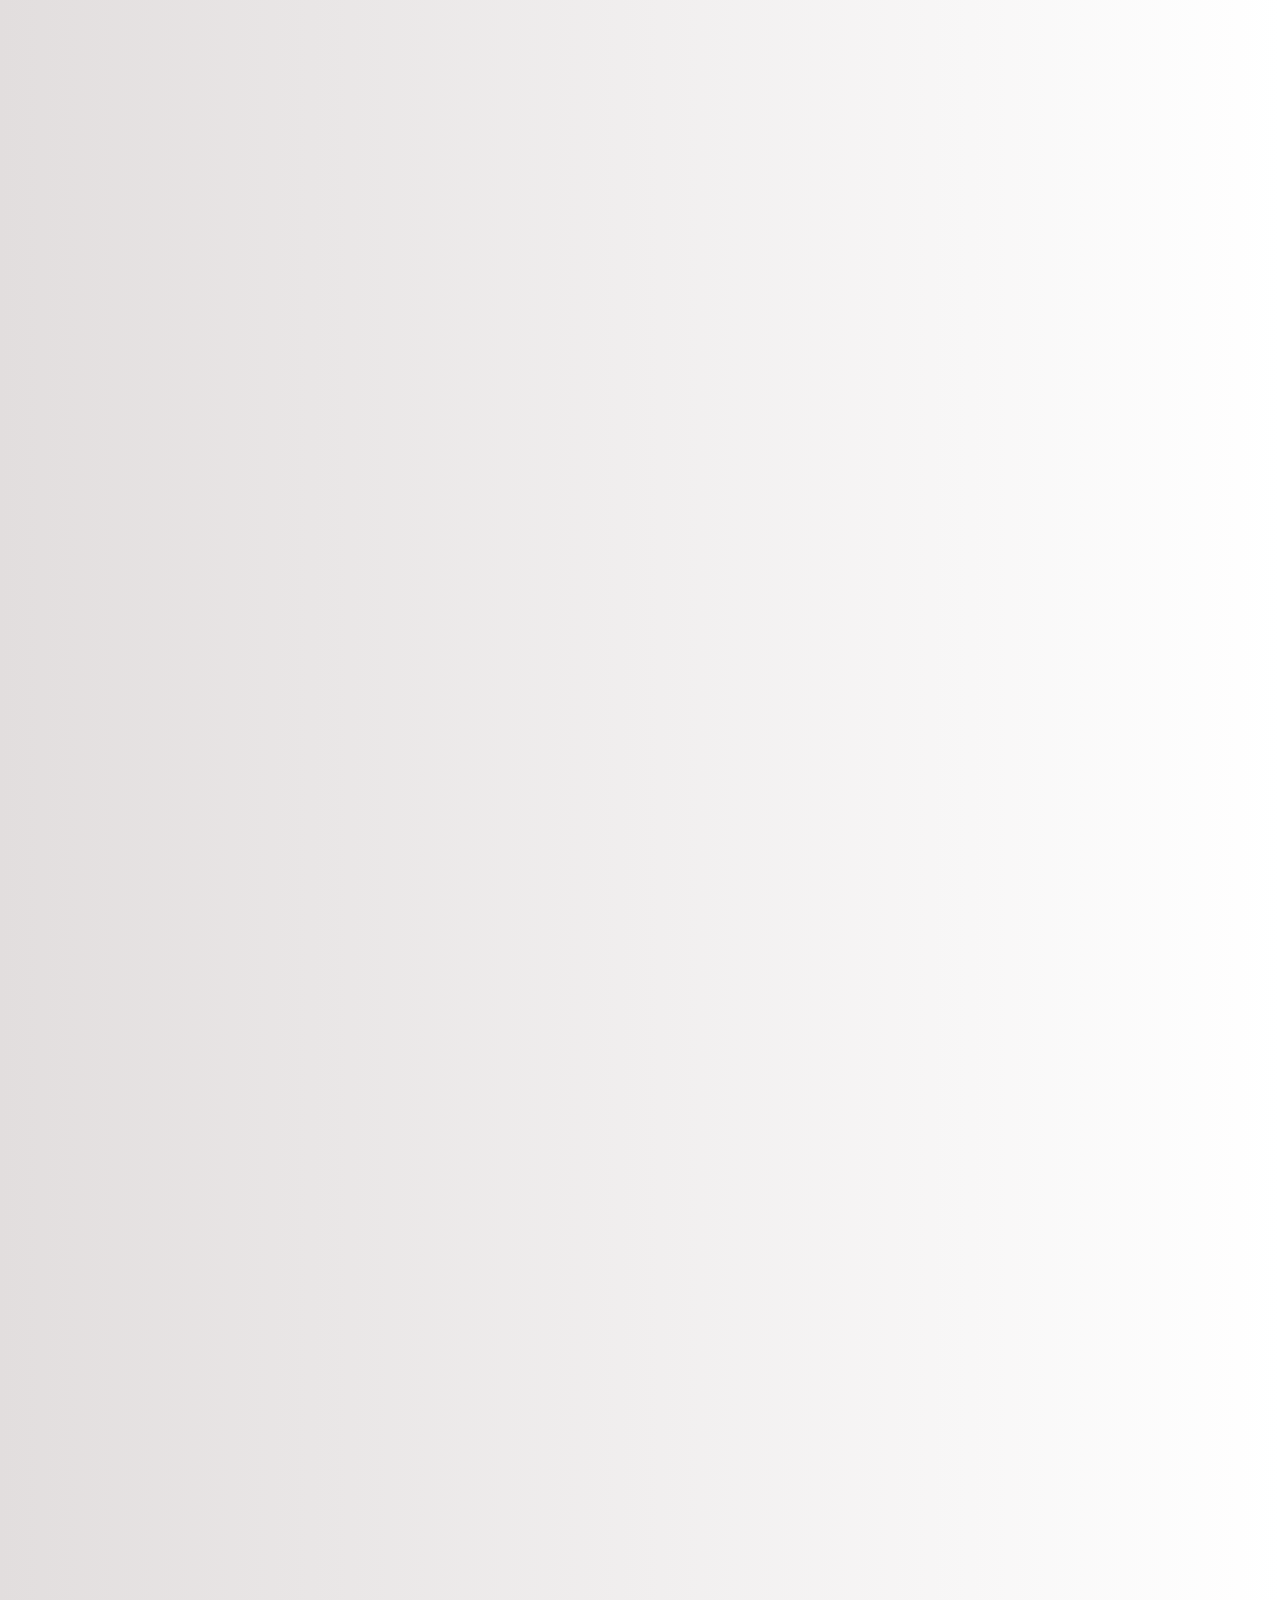
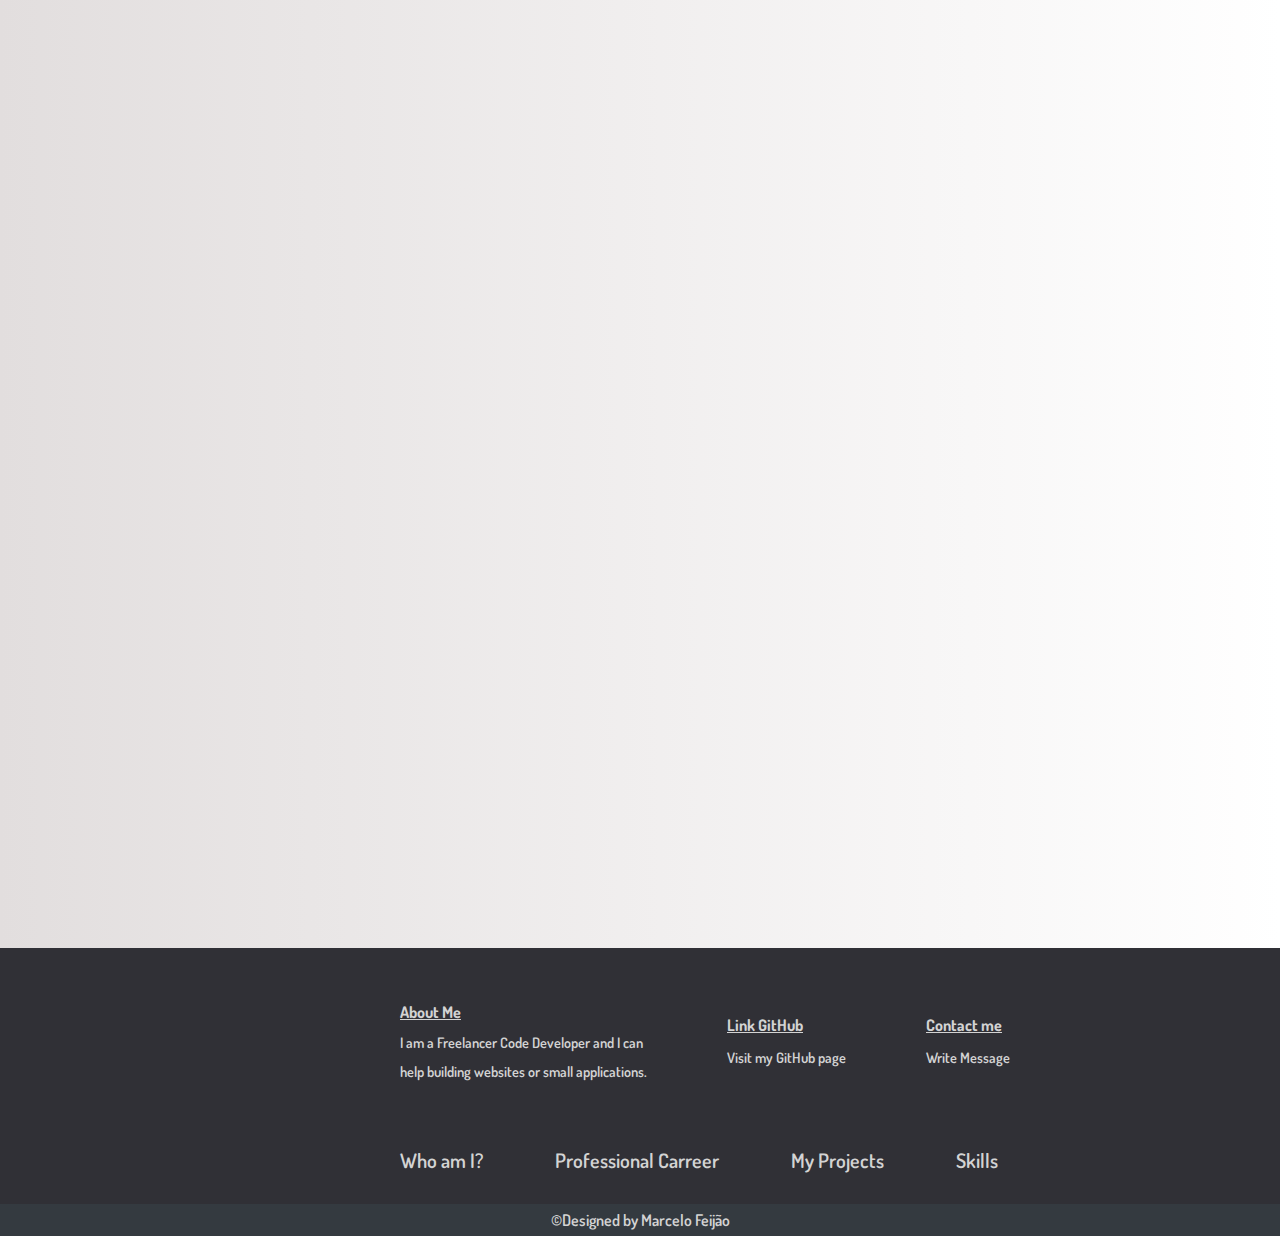
==== commit 9b1ef555: "Changes" ====
--- a/Pages/indexEn.html
+++ b/Pages/indexEn.html
@@ -70,14 +70,14 @@
               in Physical Education and School Sports and a Post-Graduation in
               Sports Marketing. <br />
               I have been working has a Fitness Instructor the majority of my
-              professional carreer but that scenario has been changing the last
-              couple of years. My passion for Code Development keeps growing for
-              each month and working has a Code Developer becomes more a
-              reality.
+              professional carreer but that scenario has been changing in the
+              last couple of years. My passion for Code Development keeps
+              growing each month and working has a Code Developer becomes more
+              of a reality.
               <br />
-              Lately my best friends been C# and Javascript. I am always ready
-              and willing to learn new skills and tools as I practice everyday
-              to improve my coding abilities.
+              Lately my best friends have been C# and Javascript. I am always
+              ready and willing to learn new skills and tools as I practice
+              everyday to improve my coding abilities.
             </p>
           </article>
         </div>
@@ -96,18 +96,18 @@
                 alt="Code Developer"
               />
               <p>
-                Since when I started learning code, by some courses and a lot of
-                practise, I have been dedicating to become a freelancer Code
-                Developer.What started with small projects, like changing web
-                pages, developed to do my own website, to small applications,
-                websites and videogames.
+                Since I started learning code, by some courses and a lot of
+                practise, I have been working has a freelancer Code Developer.
+                What started with small projects, like changing web pages,
+                developed to do my own website, to small applications, websites
+                and videogames.
               </p>
             </div>
             <h4 class="">Salesman</h4>
             <div class="div_articles">
               <p>
                 As a Personal Trainer or Fitness Instructor, sales was already a
-                big part of my work. It was only until I was worked in suplement
+                big part of my work. It was only until I worked in a suplement
                 store and in a big retailer company, that I was a Salesman
                 fulltime.
               </p>
@@ -129,10 +129,10 @@
               <p>
                 While I was doing my degree, I got an internship in a big health
                 club where I have worked for several years. This is how I
-                started in the Fitness World and I worked around 6/7 years in
-                this industry. The pandemic in 2020 was the main reason why I
-                had to change my professional focus, although I was already
-                thinking on it.
+                started in the Fitness World and worked around 6/7 years in this
+                industry. The pandemic in 2020 was the main reason why I had to
+                change my professional focus, although I was already thinking on
+                it.
               </p>
             </div>
           </article>
@@ -146,12 +146,12 @@
               <h3>My Projects</h3>
               <p>
                 It was in 2019 that my passion for Code Development started to
-                emerge has I was always a big fan of computers. So I have
-                decided to take a .Net Developer course. While attending it, I
-                soon realize this is what I wanted to do professionaly and since
-                then I have been working hard to achieve it<br />
-                I leave in the link bellow some of my projects, as well as some
-                experiences, updated weekly!
+                emerge as I was always a big fan of computers. So I have decided
+                to take a .Net Developer course. While attending it, I soon
+                realize this is what I wanted to do professionaly and since then
+                I have been working hard to achieve it.<br />
+                In the link bellow there are some of my projects, as well as
+                some experiences, updated weekly!
               </p>
               <br />
               &#8681;&#8681;&#8681;
@@ -167,8 +167,8 @@
             <div class="div_sec4_part2">
               <h4>Another big passion</h4>
               <p>
-                Again because of the pandemic, I had to get a new hobbie and so
-                my new passion for 3D modelling appeared. After some research
+                Blaming the pandemic again, I had to get a new hobbie and so my
+                new passion for 3D modelling appeared. After some research
                 Blender was the program that I chose to learn and never stopped
                 since, and is completly FREE!<br />
                 Bellow is a slide with some of my favorite projects.
@@ -297,7 +297,7 @@
           <div class="div_footer">
             <h6><u>About Me</u></h6>
             <p class="p_footer">
-              I am a Code Developer Freelancer and I can <br />
+              I am a Freelancer Code Developer and I can <br />
               help building websites or small applications.
             </p>
           </div>
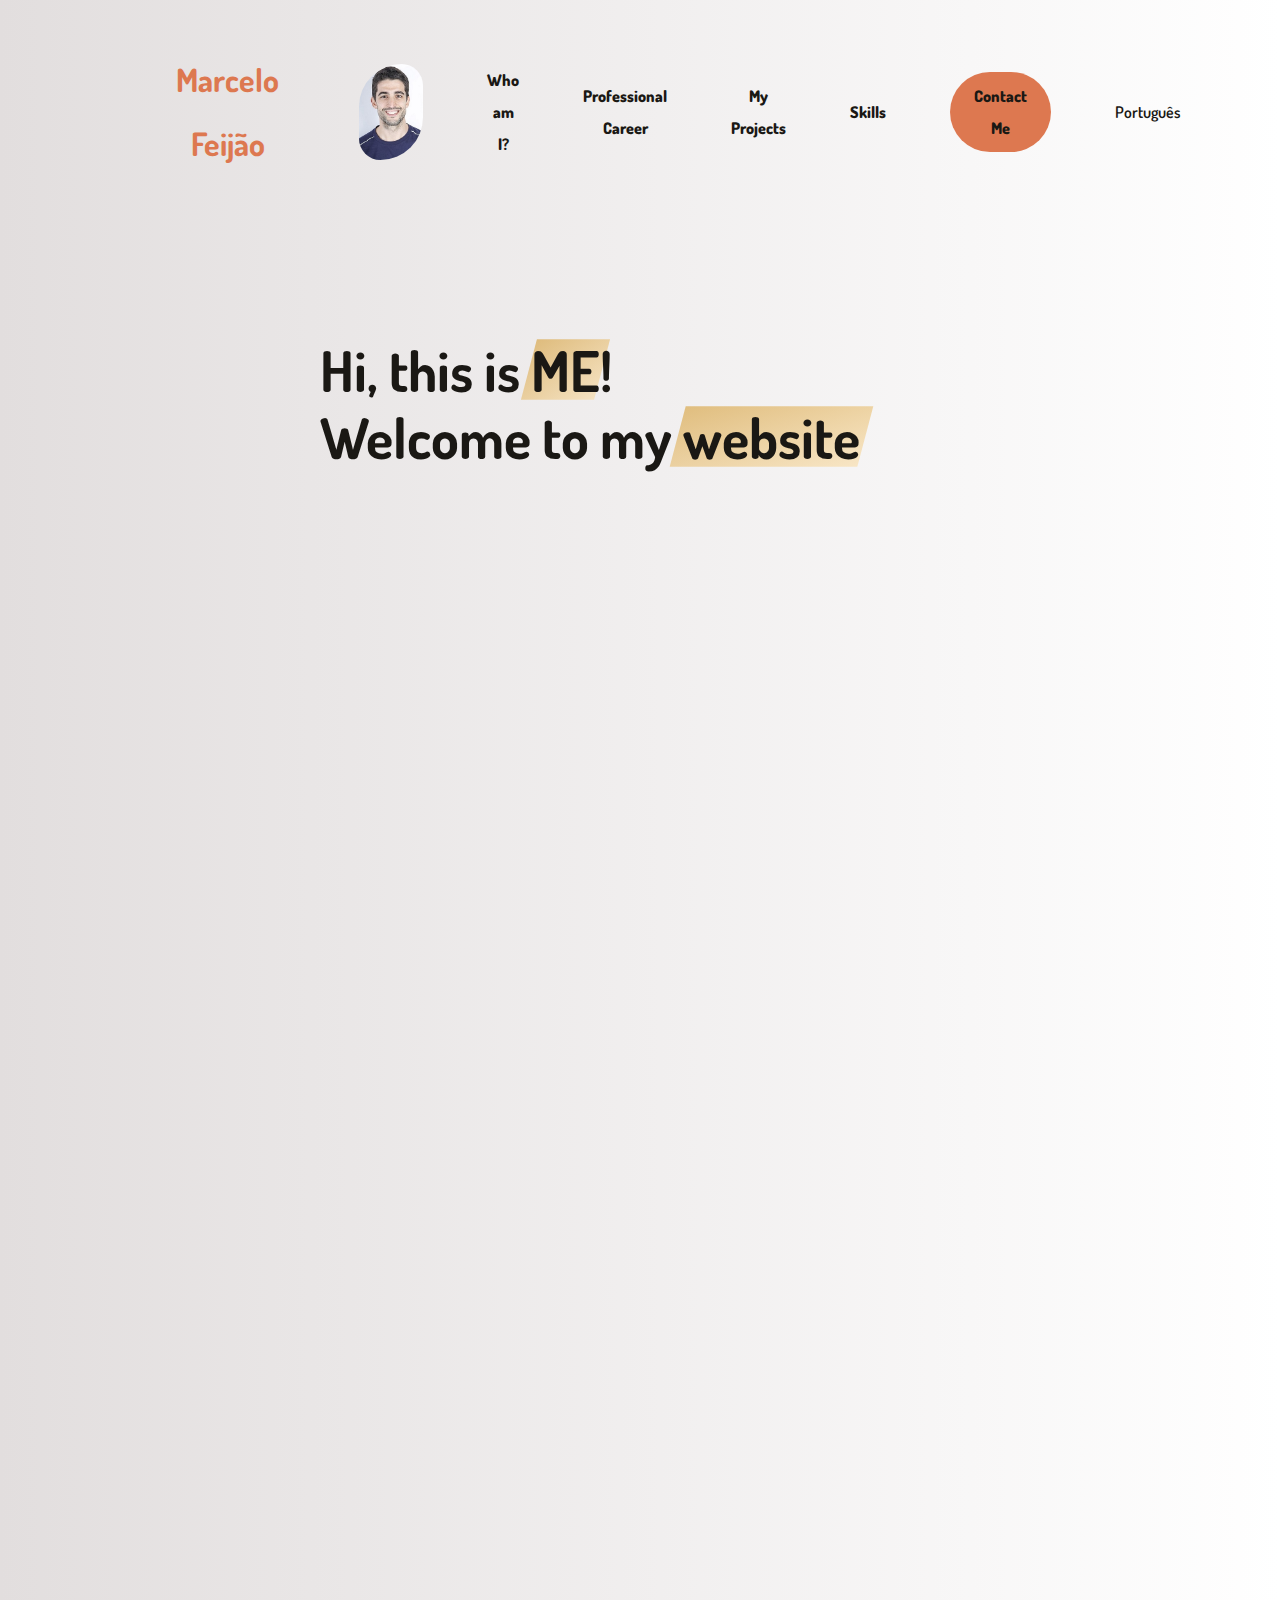
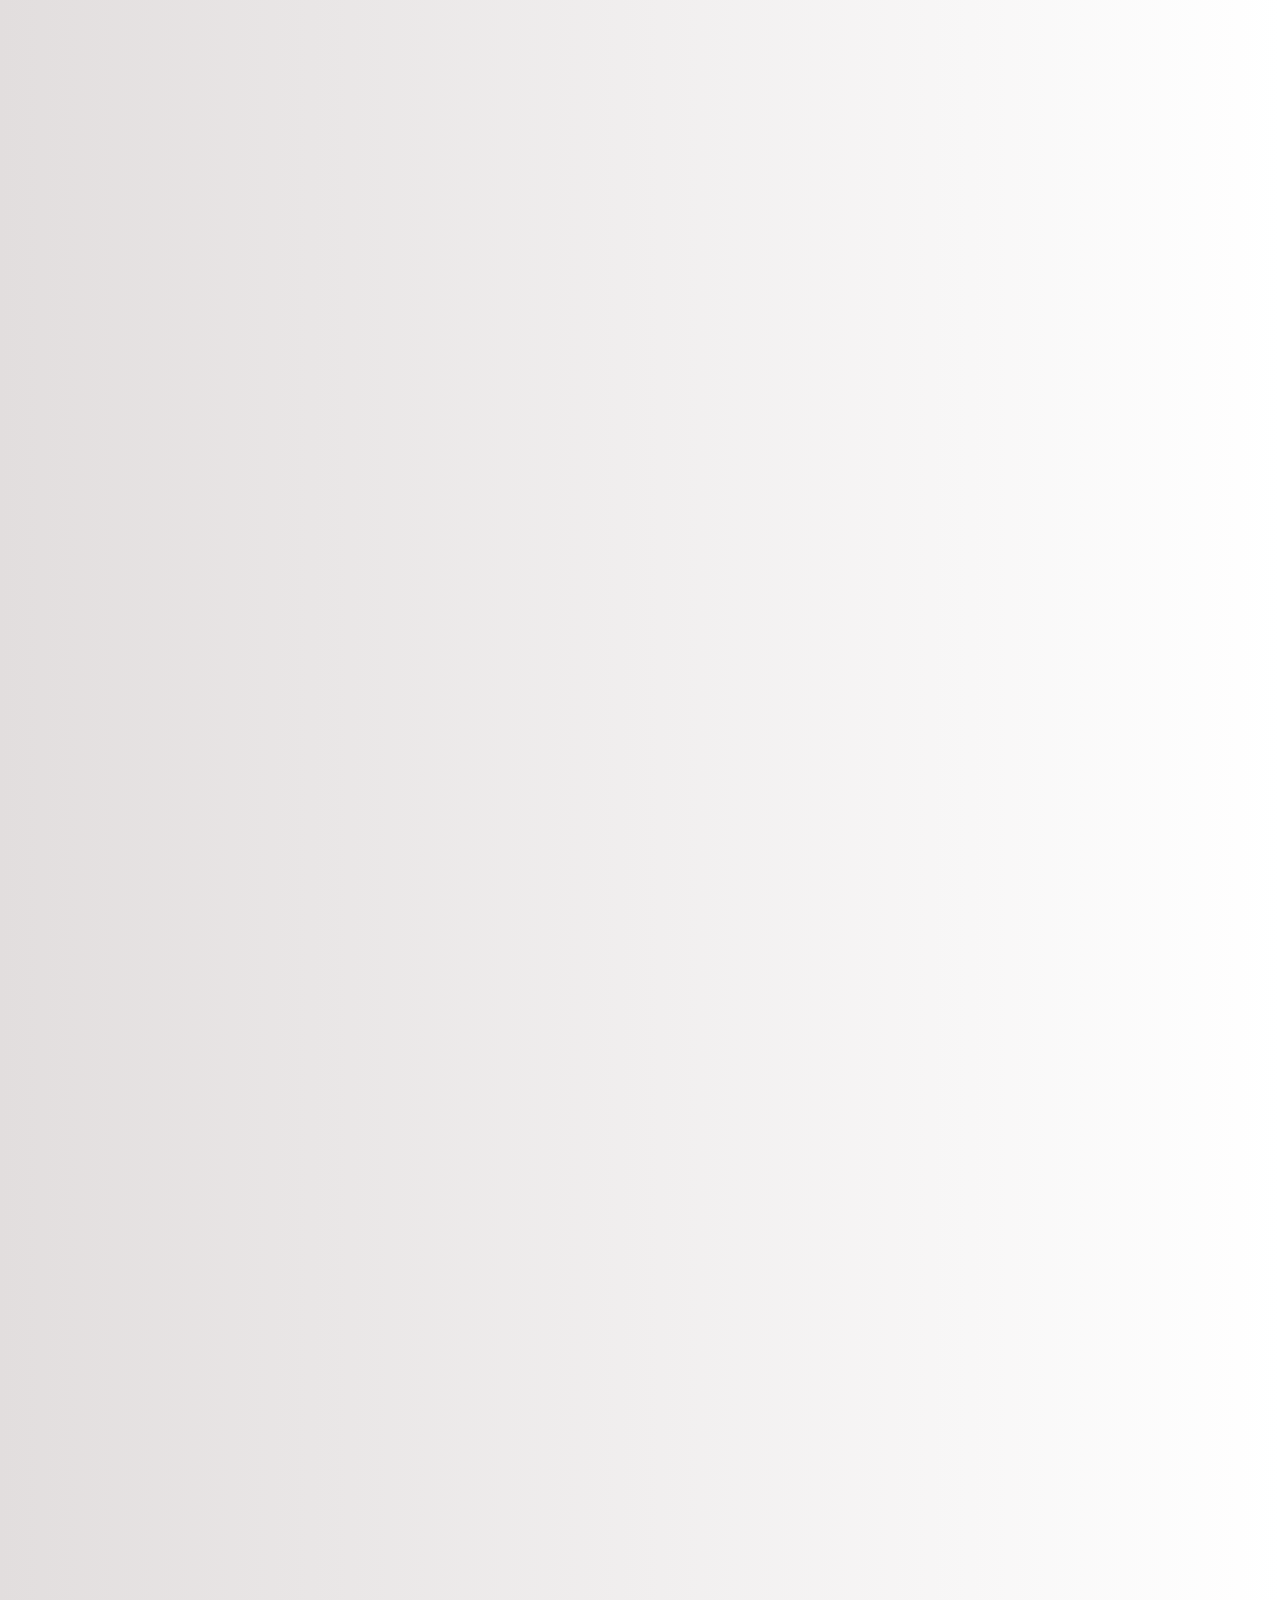
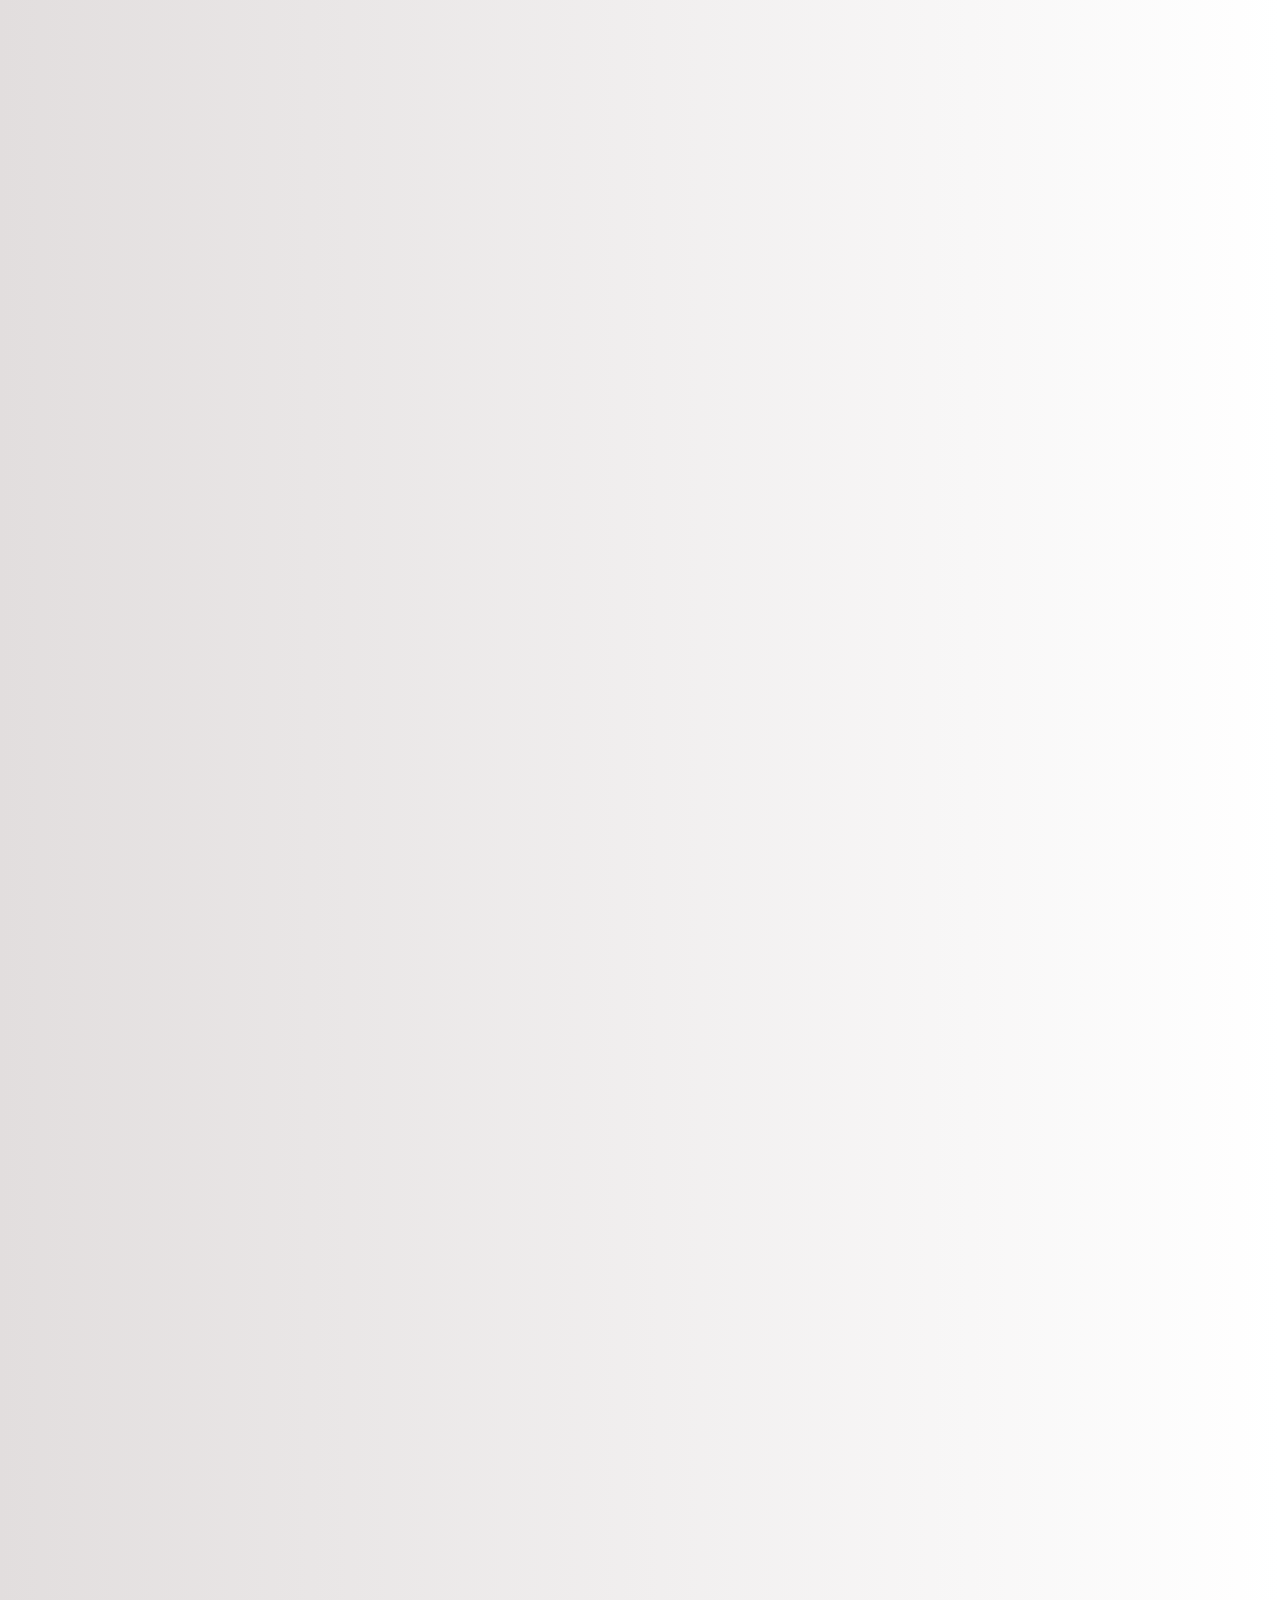
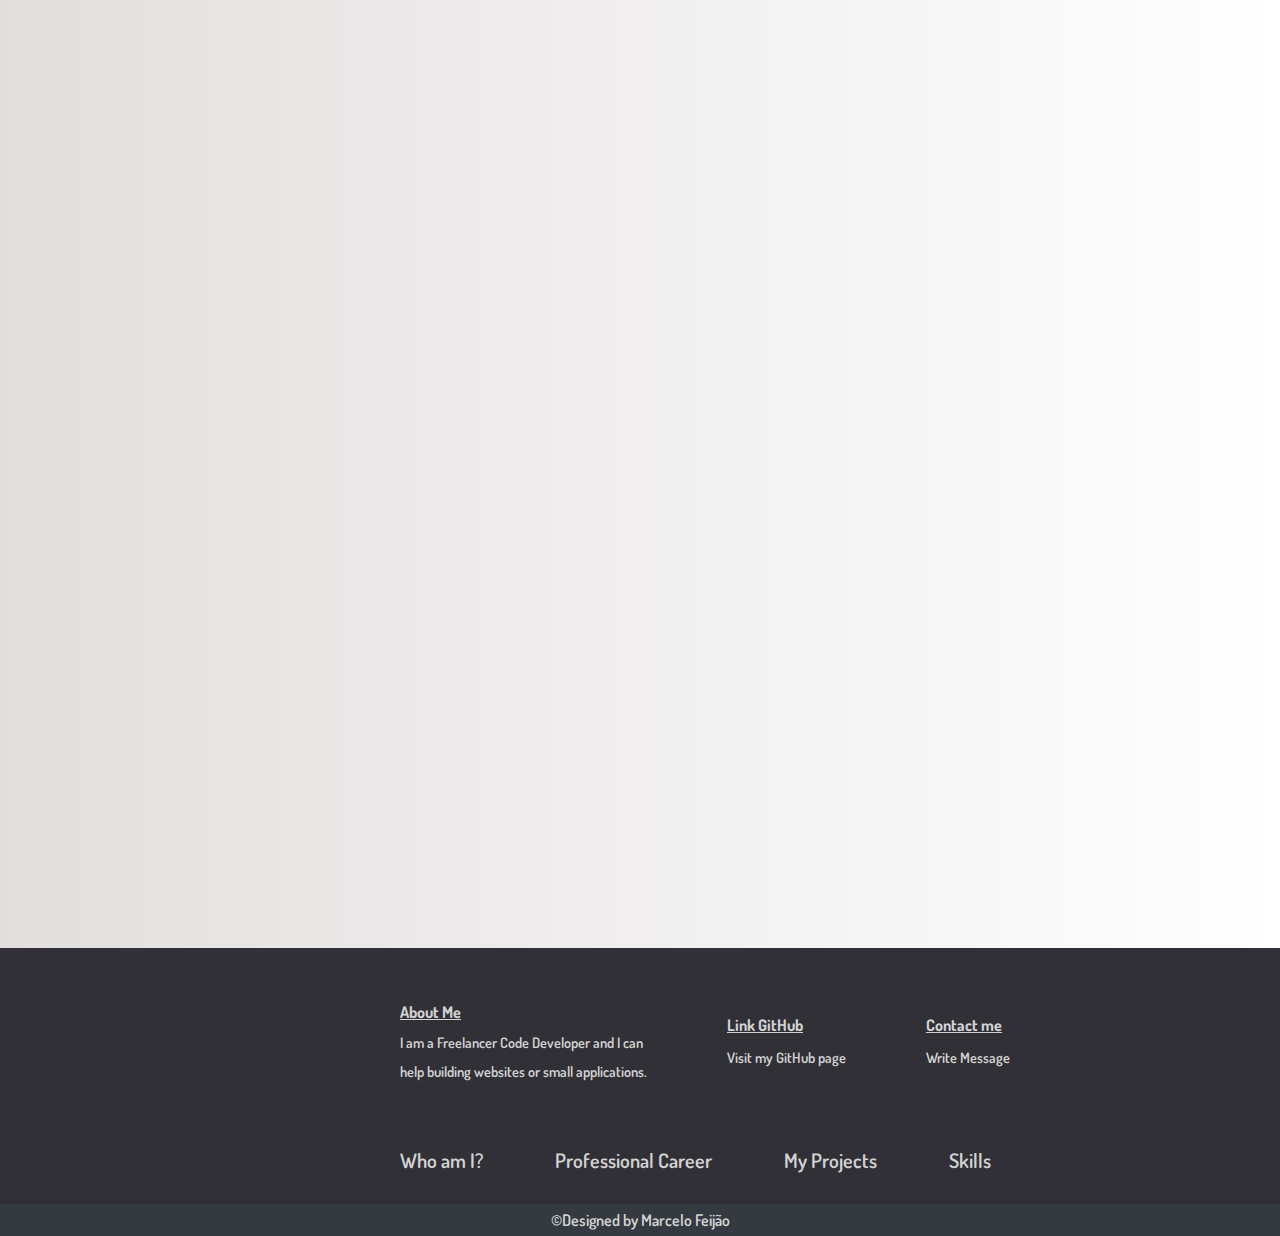
==== commit 0da744d1: "More Changes" ====
--- a/Pages/indexEn.html
+++ b/Pages/indexEn.html
@@ -24,7 +24,7 @@
             <a class="nav_item" href="#section-2">Who am I?</a>
           </li>
           <li class="nav_list">
-            <a class="nav_item" href="#section-3">Professional Carreer</a>
+            <a class="nav_item" href="#section-3">Professional Career</a>
           </li>
           <li class="nav_list">
             <a class="nav_item" href="#section-4">My Projects</a>
@@ -69,11 +69,11 @@
               big fan of sports, music, cinema and videogames. I have a degree
               in Physical Education and School Sports and a Post-Graduation in
               Sports Marketing. <br />
-              I have been working has a Fitness Instructor the majority of my
+              I have been working as a Fitness Instructor the majority of my
               professional carreer but that scenario has been changing in the
               last couple of years. My passion for Code Development keeps
-              growing each month and working has a Code Developer becomes more
-              of a reality.
+              growing each month and working as a Code Developer becomes more of
+              a reality.
               <br />
               Lately my best friends have been C# and Javascript. I am always
               ready and willing to learn new skills and tools as I practice
@@ -96,18 +96,18 @@
                 alt="Code Developer"
               />
               <p>
-                Since I started learning code, by some courses and a lot of
-                practise, I have been working has a freelancer Code Developer.
-                What started with small projects, like changing web pages,
-                developed to do my own website, to small applications, websites
-                and videogames.
+                Ever since I started learning to code, through some courses and
+                a lot of practise, I have been working as a freelancer Code
+                Developer. What started with small projects, like modifying web
+                pages, developed into creating my own website, to small
+                applications, websites and videogames.
               </p>
             </div>
             <h4 class="">Salesman</h4>
             <div class="div_articles">
               <p>
                 As a Personal Trainer or Fitness Instructor, sales was already a
-                big part of my work. It was only until I worked in a suplement
+                big part of my work. It was only until I worked at a suplement
                 store and in a big retailer company, that I was a Salesman
                 fulltime.
               </p>
@@ -131,8 +131,8 @@
                 club where I have worked for several years. This is how I
                 started in the Fitness World and worked around 6/7 years in this
                 industry. The pandemic in 2020 was the main reason why I had to
-                change my professional focus, although I was already thinking on
-                it.
+                change my professional focus, although I had already been
+                considering it.
               </p>
             </div>
           </article>
@@ -146,12 +146,12 @@
               <h3>My Projects</h3>
               <p>
                 It was in 2019 that my passion for Code Development started to
-                emerge as I was always a big fan of computers. So I have decided
-                to take a .Net Developer course. While attending it, I soon
-                realize this is what I wanted to do professionaly and since then
-                I have been working hard to achieve it.<br />
-                In the link bellow there are some of my projects, as well as
-                some experiences, updated weekly!
+                emerge as I was always a big fan of computers. So eventually I
+                have decided to take a .Net Developer course. While attending
+                it, I soon realized this is what I wanted to do professionaly
+                and since then I have been working hard to achieve it.<br />
+                In the link bellow are some of my projects, as well as some
+                experiences, updated weekly!
               </p>
               <br />
               &#8681;&#8681;&#8681;
@@ -168,9 +168,9 @@
               <h4>Another big passion</h4>
               <p>
                 Blaming the pandemic again, I had to get a new hobbie and so my
-                new passion for 3D modelling appeared. After some research
+                new passion for 3D modelling appeared. After some research,
                 Blender was the program that I chose to learn and never stopped
-                since, and is completly FREE!<br />
+                since, and it is completly FREE!<br />
                 Bellow is a slide with some of my favorite projects.
               </p>
               <div class="div_slider">
@@ -218,9 +218,10 @@
         <div class="div_section">
           <h3>Skills</h3>
           <p>
-            The languages that I work the most are C# and Javascript. <br />
-            C# I mainly use to create windows forms applications and games in
-            Unity.Javascript I use to create interactive websites, like this
+            The languages that I work the most with are C# and Javascript.
+            <br />
+            I mainly use C# to create windows forms applications and games in
+            Unity. I use Javascript to create interactive websites, like this
             one! =)
             <br />
           </p>
@@ -270,11 +271,13 @@
                 alt="Vim Logo"
               />
             </div>
-            <h4 class="ferr_img">A bit outdated but I have worked as well</h4>
+            <h4 class="ferr_img">
+              A bit outdated but I have worked with the following as well
+            </h4>
             <p>
-              While in 42 Lisboa school I learned to work in C and in Sequel
-              Server Studio (SSMS) I used in applications where data storage was
-              needed like a recepies website and a small application for a
+              While at 42 Lisboa school I learned to work in C. And I have used
+              Sequel Server Studio (SSMS) in applications where data storage was
+              needed,such as a recepies website and a small application for a
               clothes shop.
             </p>
             <div class="div_ferr_img">
@@ -318,9 +321,7 @@
               <a class="a_footer-link" href="#section-2">Who am I?</a>
             </li>
             <li class="li_footer">
-              <a class="a_footer-link" href="#section-3"
-                >Professional Carreer</a
-              >
+              <a class="a_footer-link" href="#section-3">Professional Career</a>
             </li>
             <li class="li_footer">
               <a class="a_footer-link" href="#section-4">My Projects</a>
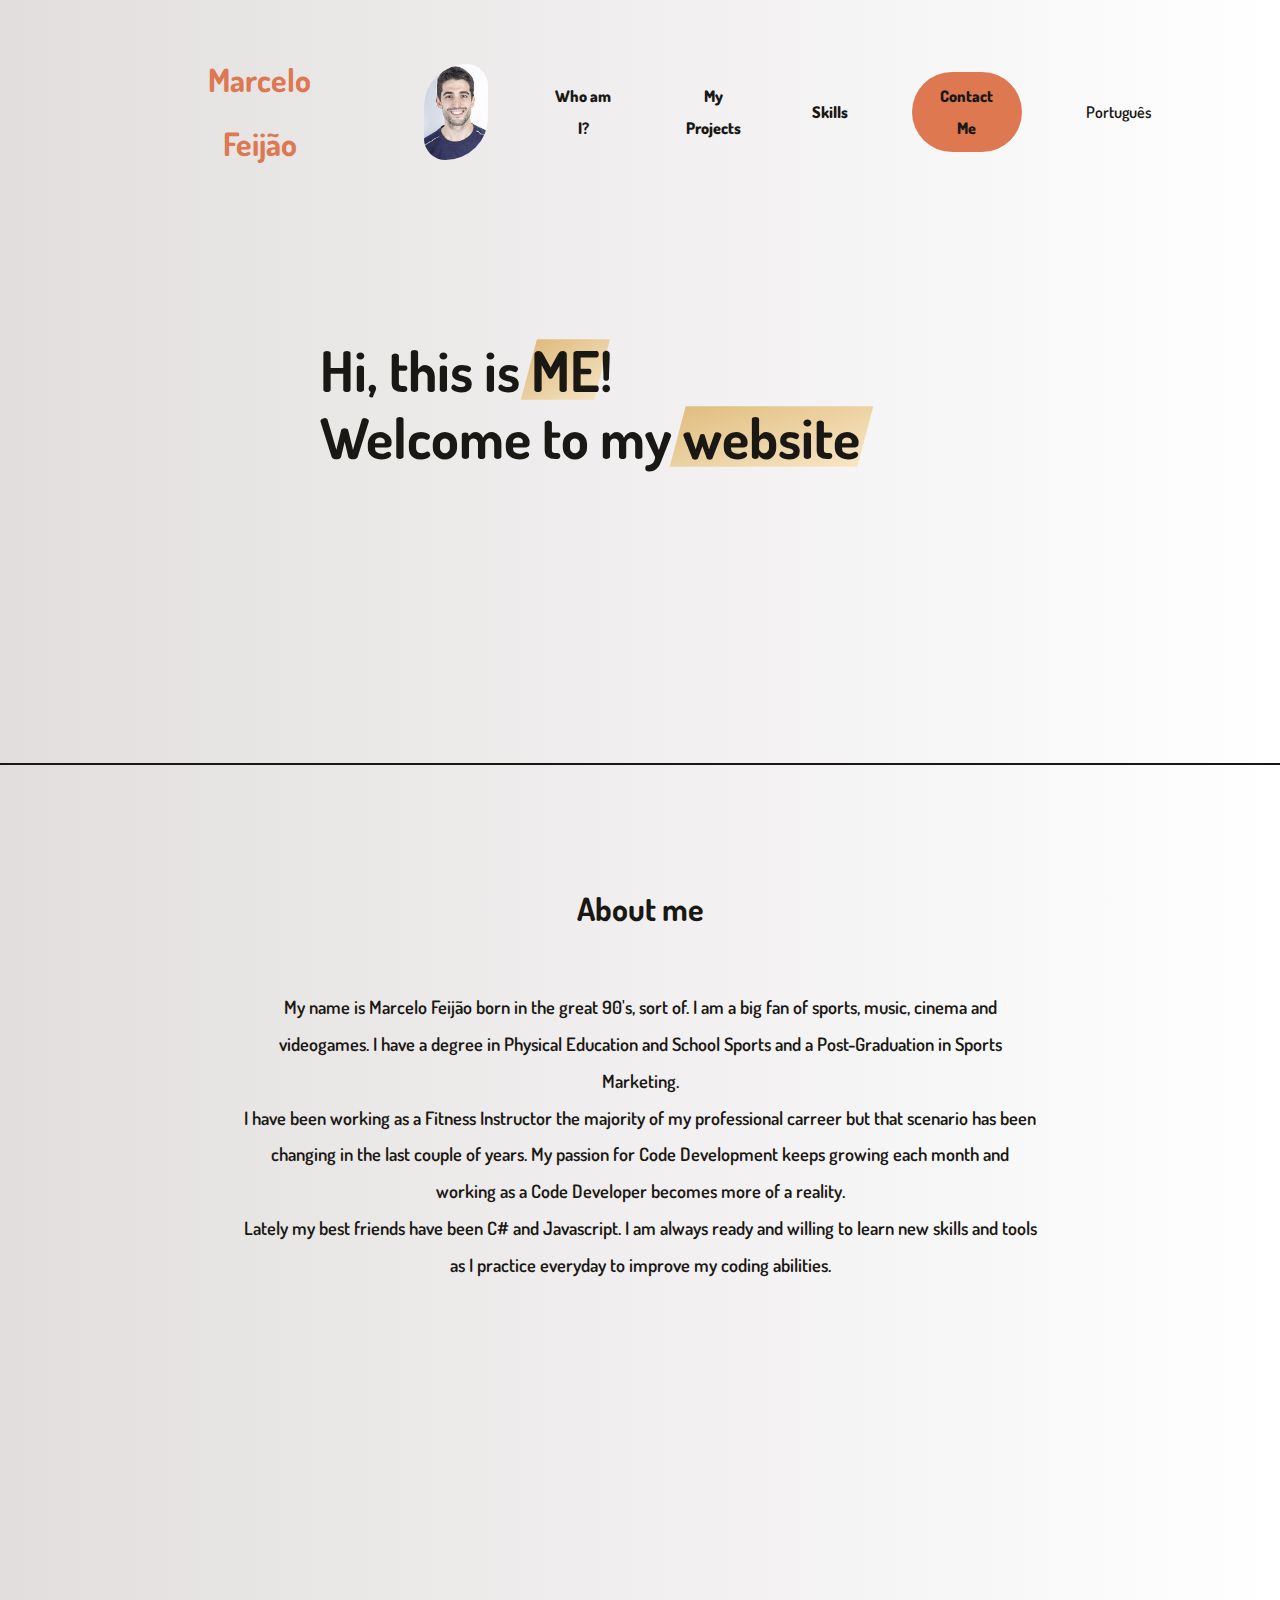
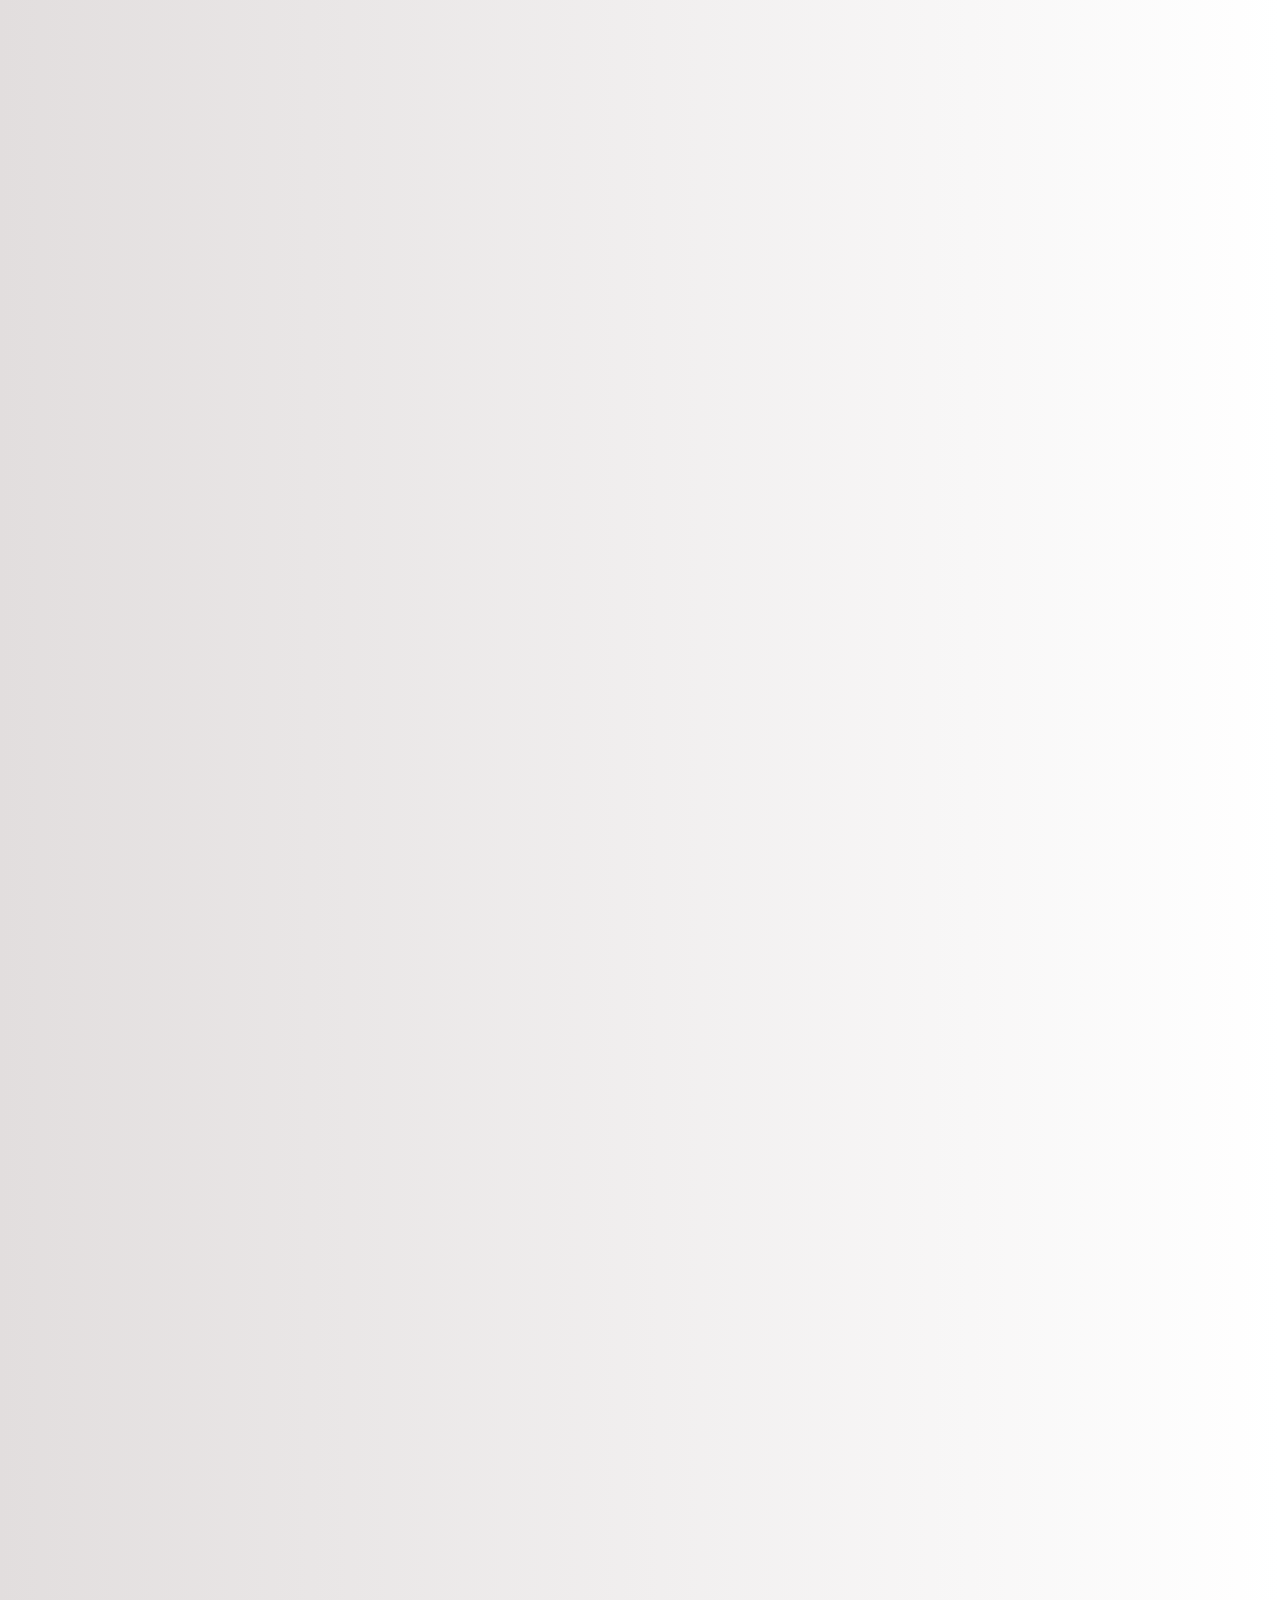
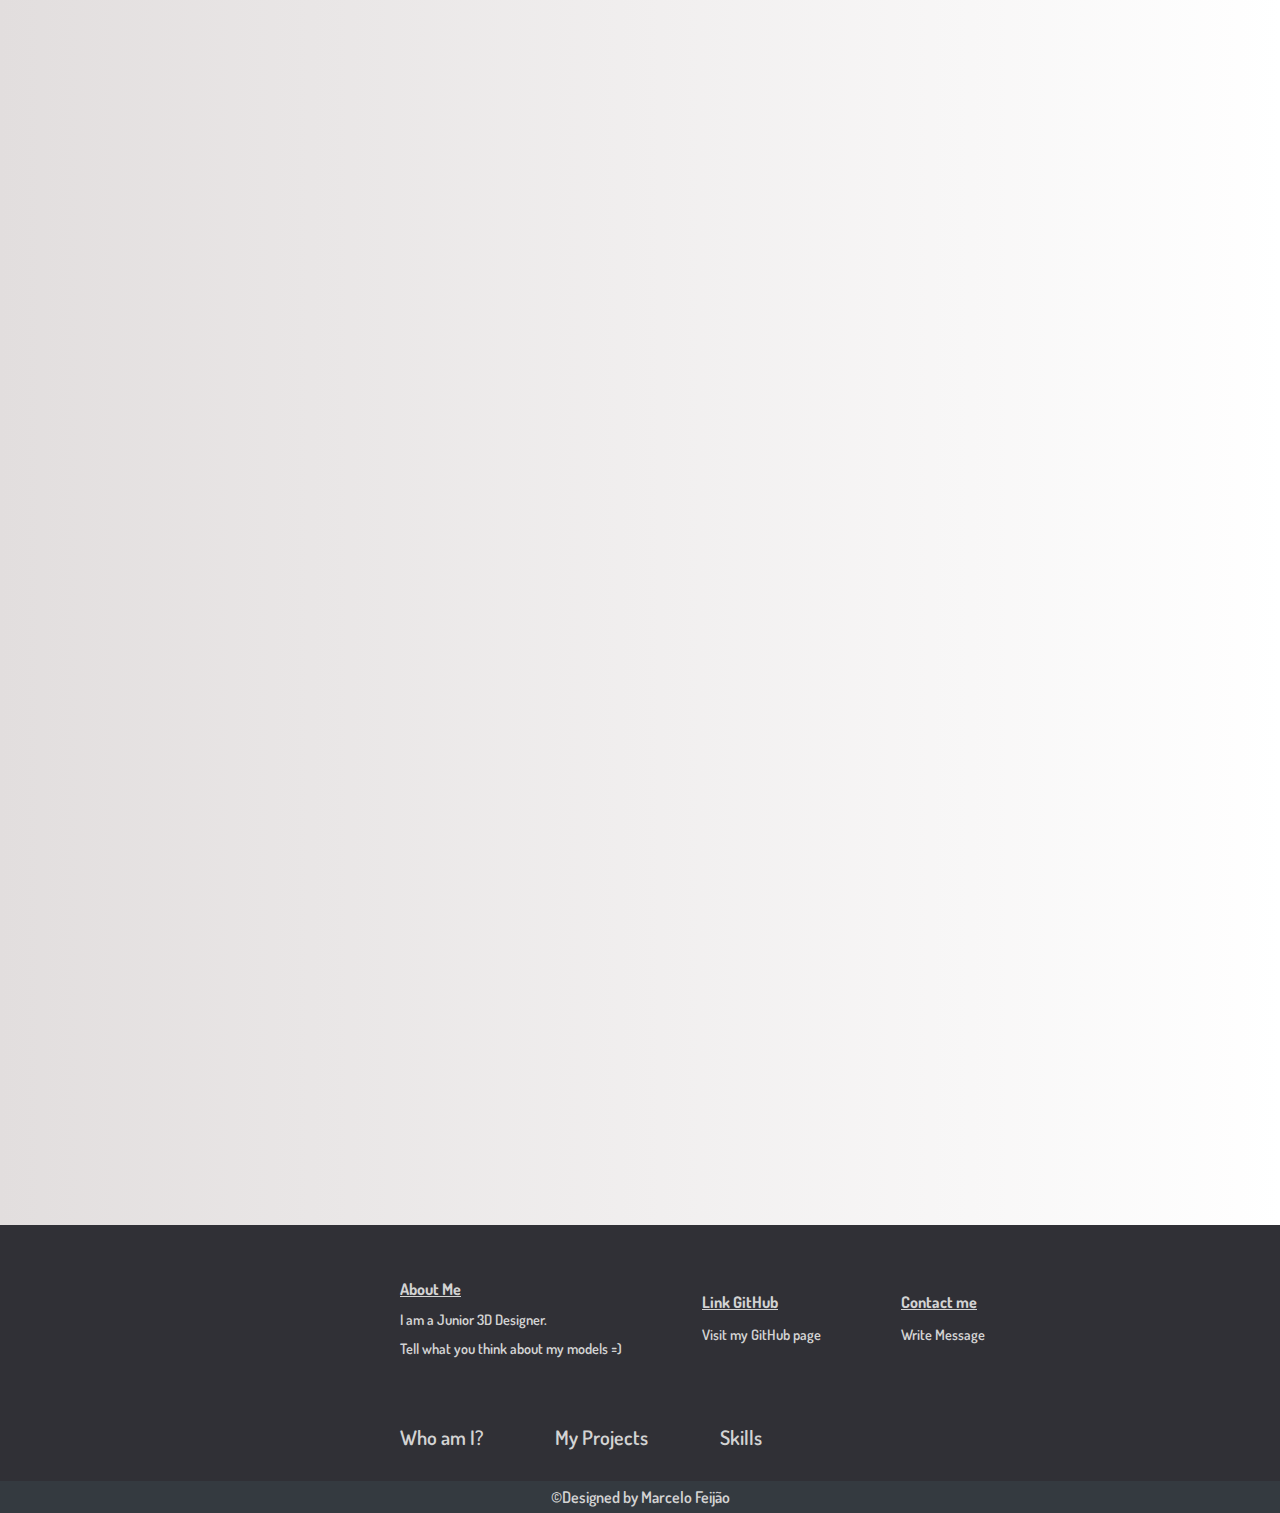
==== commit fc24caff: "New Updates" ====
--- a/Pages/indexEn.html
+++ b/Pages/indexEn.html
@@ -24,13 +24,10 @@
             <a class="nav_item" href="#section-2">Who am I?</a>
           </li>
           <li class="nav_list">
-            <a class="nav_item" href="#section-3">Professional Career</a>
-          </li>
-          <li class="nav_list">
-            <a class="nav_item" href="#section-4">My Projects</a>
-          </li>
-          <li class="nav_list">
-            <a class="nav_item" href="#section-5">Skills</a>
+            <a class="nav_item" href="#section-3">My Projects</a>
+          </li>
+          <li class="nav_list">
+            <a class="nav_item" href="#section-4">Skills</a>
           </li>
           <li class="nav_list">
             <a class="nav_item nav_item-btn" href="#">Contact Me</a>
@@ -82,102 +79,77 @@
           </article>
         </div>
       </section>
-      <!--SECTION 3 CARREER-->
+
+      <!--SECTION 3 MEUS TRABALHOS-->
       <section class="section" id="section-3">
-        <div class="div_all_art">
-          <h3>My professional Carreer</h3>
-          <article class="art_section-3">
-            <h4 class="">Code Developer</h4>
-            <div class="div_articles">
-              <img
-                class="img_left img-lazy"
-                src="../Imagens/LazyProgramming.jpg"
-                data-src="../Imagens/Programming.jpg"
-                alt="Code Developer"
-              />
-              <p>
-                Ever since I started learning to code, through some courses and
-                a lot of practise, I have been working as a freelancer Code
-                Developer. What started with small projects, like modifying web
-                pages, developed into creating my own website, to small
-                applications, websites and videogames.
-              </p>
-            </div>
-            <h4 class="">Salesman</h4>
-            <div class="div_articles">
-              <p>
-                As a Personal Trainer or Fitness Instructor, sales was already a
-                big part of my work. It was only until I worked at a suplement
-                store and in a big retailer company, that I was a Salesman
-                fulltime.
-              </p>
-              <img
-                src="../Imagens/LazySales.jpg"
-                data-src="../Imagens/Sales.jpg"
-                alt="Sales"
-                class="img_sales img-lazy"
-              />
-            </div>
-            <h4 class="">Fitness Instructor</h4>
-            <div class="div_articles">
-              <img
-                src="../Imagens/LazyFitness.jpg"
-                data-src="../Imagens/Fitness.jpg"
-                alt="Fitness"
-                class="img_left img-lazy"
-              />
-              <p>
-                While I was doing my degree, I got an internship in a big health
-                club where I have worked for several years. This is how I
-                started in the Fitness World and worked around 6/7 years in this
-                industry. The pandemic in 2020 was the main reason why I had to
-                change my professional focus, although I had already been
-                considering it.
-              </p>
-            </div>
-          </article>
-        </div>
-      </section>
-      <!--SECTION 4 MY PROJECTS-->
-      <section class="section" id="section-4">
-        <article class="art_section-4">
-          <div class="div_sec4">
-            <div class="div_sec4_part1">
+        <article class="art_section-3">
+          <div class="div_sec3">
+            <div class="div_sec3_part1">
               <h3>My Projects</h3>
               <p>
-                It was in 2019 that my passion for Code Development started to
-                emerge as I was always a big fan of computers. So eventually I
-                have decided to take a .Net Developer course. While attending
-                it, I soon realized this is what I wanted to do professionaly
-                and since then I have been working hard to achieve it.<br />
-                In the link bellow are some of my projects, as well as some
-                experiences, updated weekly!
+                My passion for 3D Modeling born in 2020 while in the pandemic.
+                Searching for a new hobbie, I found 3D. After some reaserch
+                about it, Blender appear as a new tool to learn.
+                <br />
               </p>
               <br />
               &#8681;&#8681;&#8681;
-              <h5>
-                <a
-                  class="trans_hover-btn btn_git"
-                  href="https://github.com/MarceloBean13/Projects"
-                  target="_blank"
-                  >GITHUB LINK</a
-                >
-              </h5>
-            </div>
-            <div class="div_sec4_part2">
-              <h4>Another big passion</h4>
+              <div class="div_slider-img">
+                <div class="div_slide-img slider-1">
+                  <img
+                    class="img_dados"
+                    alt="dados"
+                    src="../Imagens/Dados.png"
+                  />
+                </div>
+                <div class="div_slide-img slider-2">
+                  <img
+                    class="img_dados"
+                    alt="Brick Material"
+                    src="../Imagens/BrickMaterial.png"
+                  />
+                </div>
+                <div class="div_slide-img slider-3">
+                  <img
+                    class="img_dados"
+                    alt="Brick Wall"
+                    src="../Imagens/BrickWall.png"
+                  />
+                </div>
+                <div class="div_slide-img slider-4">
+                  <img
+                    class="img_dados"
+                    alt="cozinha"
+                    src="../Imagens/CozinhaCycles.png"
+                  />
+                </div>
+                <div class="div_slide-img slider-5">
+                  <img
+                    class="img_dados"
+                    alt="paisagem"
+                    src="../Imagens/castlebrickscene.png"
+                  />
+                </div>
+                <button class="btn_slider-img btn_left-img">&#8678;</button>
+                <button class="btn_slider-img btn_right-img">&#8680;</button>
+              </div>
+            </div>
+            <div class="div_sec3_part2">
+              <h4>Low Poly Models</h4>
               <p>
-                Blaming the pandemic again, I had to get a new hobbie and so my
-                new passion for 3D modelling appeared. After some research,
-                Blender was the program that I chose to learn and never stopped
-                since, and it is completly FREE!<br />
-                Bellow is a slide with some of my favorite projects.
+                I love to model any kind of model. Landscapes and realistic
+                objects are some examples, but Low Poly models are very fun to
+                model as well.
+                <br />
+                These are normally used in Video Games and are less detailed,
+                which have a fun "aspect". Some of my favorite examples are in
+                the slide bellow.
               </p>
               <div class="div_slider">
                 <div class="div_slide slider-1">
                   <img
                     class="img_well img-lazy"
-                    alt="Well"
+                    alt="Poço"
                     src="../Imagens/LazyPoço.png"
                     data-src="../Imagens/Poço.png"
                   />
@@ -206,6 +178,13 @@
                 <div class="div_slide slider-5">
                   <img class="img_well" alt="Axe" src="../Imagens/Axe.png" />
                 </div>
+                <div class="div_slide slider-6">
+                  <img
+                    class="img_well"
+                    alt="SeaShack"
+                    src="../Imagens/SeaShack.gif"
+                  />
+                </div>
                 <button class="btn_slider btn_left">&#8678;</button>
                 <button class="btn_slider btn_right">&#8680;</button>
               </div>
@@ -213,8 +192,8 @@
           </div>
         </article>
       </section>
-      <!--SECTION 5 PROJECTS AND SKILLS-->
-      <section class="section" id="section-5">
+      <!--SECTION 4 PROJECTS AND SKILLS-->
+      <section class="section" id="section-4">
         <div class="div_section">
           <h3>Skills</h3>
           <p>
@@ -271,24 +250,6 @@
                 alt="Vim Logo"
               />
             </div>
-            <h4 class="ferr_img">
-              A bit outdated but I have worked with the following as well
-            </h4>
-            <p>
-              While at 42 Lisboa school I learned to work in C. And I have used
-              Sequel Server Studio (SSMS) in applications where data storage was
-              needed,such as a recepies website and a small application for a
-              clothes shop.
-            </p>
-            <div class="div_ferr_img">
-              <img class="img_c" src="../Imagens/C.png" alt="C Logo" />
-              <img
-                class="img_sql img-lazy"
-                src="../Imagens/LazySql.png"
-                data-src="../Imagens/Sql.png"
-                alt="SQL Logo"
-              />
-            </div>
           </div>
         </div>
       </section>
@@ -300,8 +261,8 @@
           <div class="div_footer">
             <h6><u>About Me</u></h6>
             <p class="p_footer">
-              I am a Freelancer Code Developer and I can <br />
-              help building websites or small applications.
+              I am a Junior 3D Designer.<br />
+              Tell what you think about my models =)
             </p>
           </div>
           <div class="div_footer">
@@ -321,13 +282,10 @@
               <a class="a_footer-link" href="#section-2">Who am I?</a>
             </li>
             <li class="li_footer">
-              <a class="a_footer-link" href="#section-3">Professional Career</a>
+              <a class="a_footer-link" href="#section-3">My Projects</a>
             </li>
             <li class="li_footer">
-              <a class="a_footer-link" href="#section-4">My Projects</a>
-            </li>
-            <li class="li_footer">
-              <a class="a_footer-link" href="#section-5">Skills</a>
+              <a class="a_footer-link" href="#section-4">Skills</a>
             </li>
           </ul>
         </div>
--- a/style.css
+++ b/style.css
@@ -259,12 +259,34 @@
 .btn_slider:hover {
   color: var(--primary_color);
 }
+.btn_slider-img {
+  position: absolute;
+  top: 50%;
+  border: none;
+  background: rgba(255, 255, 255, 0.01);
+  color: #333;
+  height: 3rem;
+  width: 3rem;
+  font-size: 3rem;
+  cursor: pointer;
+}
+.btn_slider-img:hover {
+  color: var(--primary_color);
+}
+.btn_left-img {
+  left: 10%;
+  transform: translate(-50%, -50%);
+}
 .btn_left {
   left: 25%;
   transform: translate(-50%, -50%);
 }
 .btn_right {
   right: 25%;
+  transform: translate(50%, -50%);
+}
+.btn_right-img {
+  right: 10%;
   transform: translate(50%, -50%);
 }
 .btn_footer {
@@ -348,6 +370,10 @@
   filter: blur(5px);
   height: 12rem;
 }
+.img_dados {
+  height: 400px;
+  position: relative;
+}
 .img_tree {
   height: 300px;
 }
@@ -381,11 +407,29 @@
   margin: 0 auto;
   overflow: hidden;
 }
+.div_slider-img {
+  position: relative;
+  max-width: 200rem;
+  margin: 0 auto;
+  height: 500px;
+  margin: 0 auto;
+  overflow: hidden;
+}
 .div_slide {
   position: absolute;
   top: 0;
   width: 100%;
   height: 20rem;
+  display: flex;
+  align-items: center;
+  justify-content: center;
+  transition: transform 1s;
+}
+.div_slide-img {
+  position: absolute;
+  top: 0;
+  width: 100%;
+  height: 25rem;
   display: flex;
   align-items: center;
   justify-content: center;
